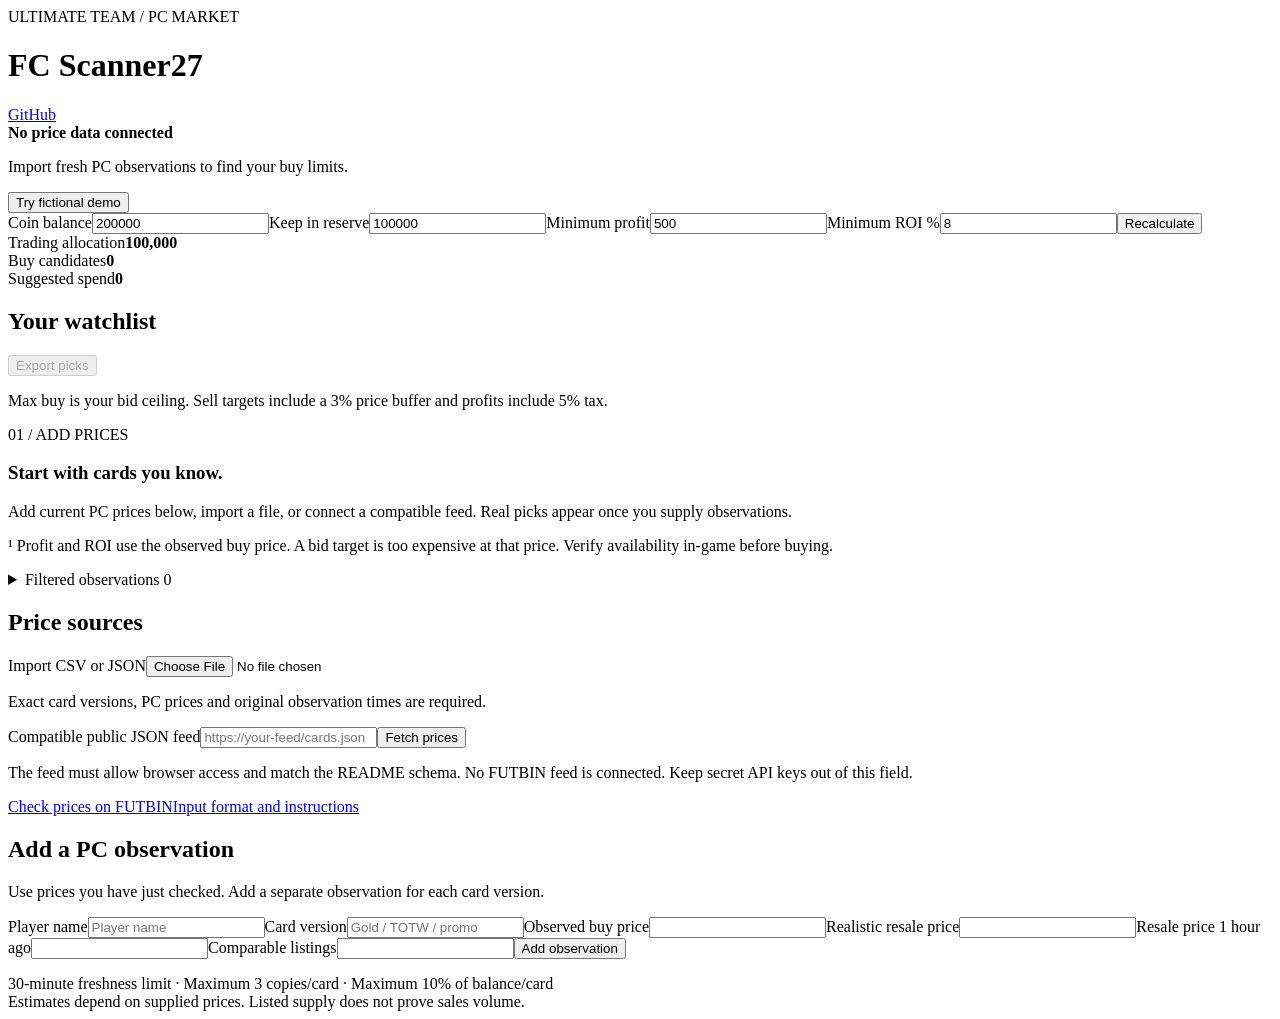
==== index.html @ cb95d442 "Add GitHub Pages trading app: index.html" ====
<!doctype html>
<html lang="en"><head><meta charset="utf-8"><meta name="viewport" content="width=device-width, initial-scale=1"><title>FC Scanner · PC trading</title><meta name="description" content="Calculate PC card trading targets, after-tax margins and position limits."><link rel="icon" href="data:image/svg+xml,%3Csvg xmlns='http://www.w3.org/2000/svg' viewBox='0 0 32 32'%3E%3Crect width='32' height='32' rx='7' fill='%230c141b'/%3E%3Cpath d='M7 23V9h18M7 16h13' stroke='%23b4f578' stroke-width='4' fill='none'/%3E%3C/svg%3E"><link rel="stylesheet" href="style.css"></head>
<body><main><header><div><span class="eyebrow">ULTIMATE TEAM / PC MARKET</span><h1>FC Scanner<span>27</span></h1></div><a href="https://github.com/wik60/fcscanner">GitHub</a></header>
<section class="connection"><div><strong id="mode">No price data connected</strong><p id="source">Import fresh PC observations to find your buy limits.</p></div><button id="demo" class="secondary">Try fictional demo</button></section>
<form id="settings" class="settings"><label>Coin balance<input id="budget" type="number" value="200000" min="0" step="1000" required></label><label>Keep in reserve<input id="reserve" type="number" value="100000" min="0" step="1000" required></label><label>Minimum profit<input id="minProfit" type="number" value="500" min="0" step="50" required></label><label>Minimum ROI %<input id="minRoi" type="number" value="8" min="0" step="1" required></label><button>Recalculate</button></form>
<div class="metrics"><article><span>Trading allocation</span><strong id="allocation">100,000</strong></article><article><span>Buy candidates</span><strong id="count">0</strong></article><article><span>Suggested spend</span><strong id="spend">0</strong></article></div>
<div class="workspace"><section class="results"><div class="section-head"><h2>Your watchlist</h2><button id="export" class="secondary" disabled>Export picks</button></div><p class="hint">Max buy is your bid ceiling. Sell targets include a 3% price buffer and profits include 5% tax.</p><div id="empty" class="empty"><span>01 / ADD PRICES</span><h3>Start with cards you know.</h3><p>Add current PC prices below, import a file, or connect a compatible feed. Real picks appear once you supply observations.</p></div><div class="table-wrap" id="tableWrap" hidden><table><thead><tr><th>Card</th><th>Action</th><th>Max buy</th><th>Sell target</th><th>Profit¹</th><th>ROI¹</th><th>Copies</th></tr></thead><tbody id="picks"></tbody></table></div><p class="hint">¹ Profit and ROI use the observed buy price. A bid target is too expensive at that price. Verify availability in-game before buying.</p><details id="filtered"><summary>Filtered observations <span id="filteredCount">0</span></summary><ul id="rejected"></ul></details></section>
<aside><h2>Price sources</h2><label class="file-button">Import CSV or JSON<input id="file" type="file" accept=".csv,.json,text/csv,application/json"></label><p class="hint">Exact card versions, PC prices and original observation times are required.</p><form id="feedForm"><label>Compatible public JSON feed<input id="feedUrl" type="url" placeholder="https://your-feed/cards.json" required></label><button class="secondary">Fetch prices</button></form><p class="hint">The feed must allow browser access and match the README schema. No FUTBIN feed is connected. Keep secret API keys out of this field.</p><a href="https://www.futbin.com/" target="_blank" rel="noopener noreferrer">Check prices on FUTBIN</a><a href="https://github.com/wik60/fcscanner#what-to-enter" target="_blank" rel="noopener noreferrer">Input format and instructions</a></aside></div>
<section class="manual"><div class="section-head"><div><h2>Add a PC observation</h2><p class="hint">Use prices you have just checked. Add a separate observation for each card version.</p></div></div><form id="cardForm"><label>Player name<input name="name" required placeholder="Player name"></label><label>Card version<input name="version" required placeholder="Gold / TOTW / promo"></label><label>Observed buy price<input name="buy_price" type="number" min="150" step="50" required></label><label>Realistic resale price<input name="market_price" type="number" min="150" step="50" required></label><label>Resale price 1 hour ago<input name="price_1h_ago" type="number" min="150" step="50" required></label><label>Comparable listings<input name="samples" type="number" min="3" step="1" required></label><button>Add observation</button></form></section>
<p id="message" role="status" aria-live="polite"></p><footer>30-minute freshness limit · Maximum 3 copies/card · Maximum 10% of balance/card<br>Estimates depend on supplied prices. Listed supply does not prove sales volume.</footer></main><script type="module" src="app.mjs"></script></body></html>
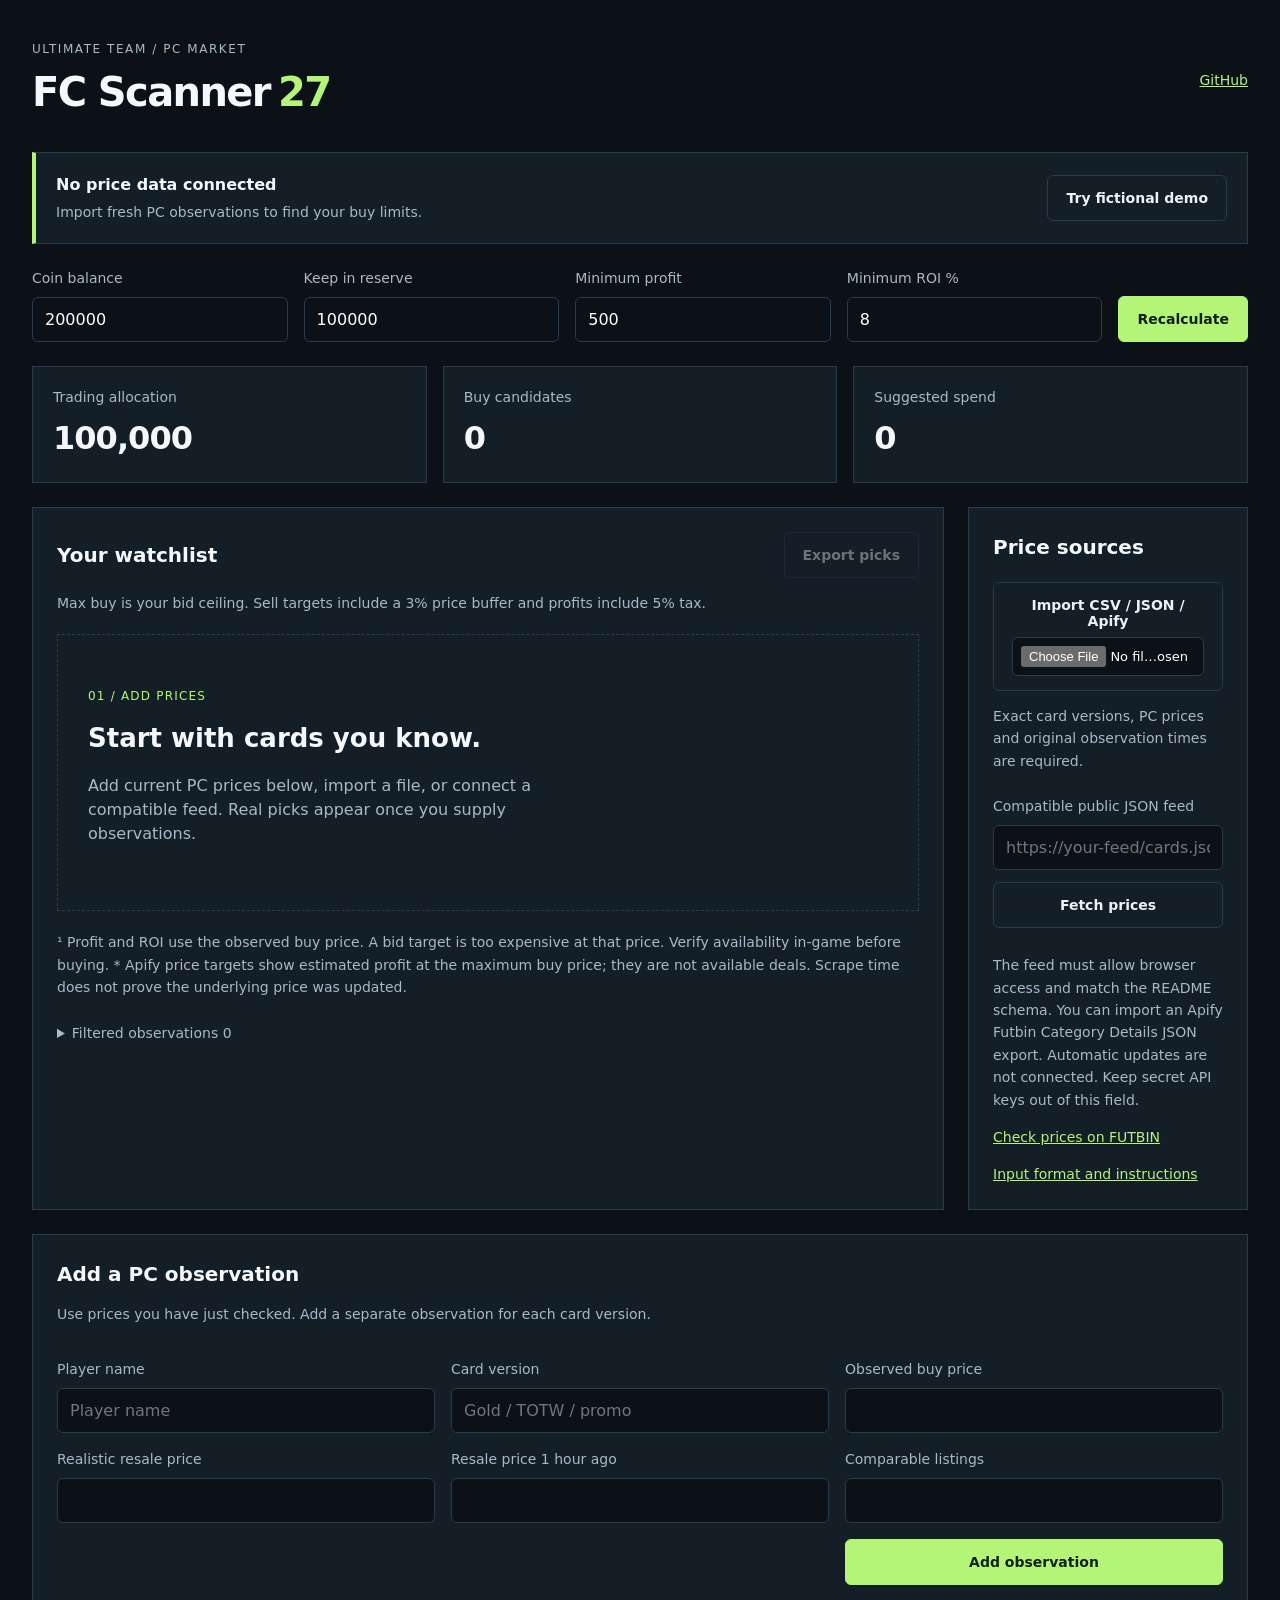
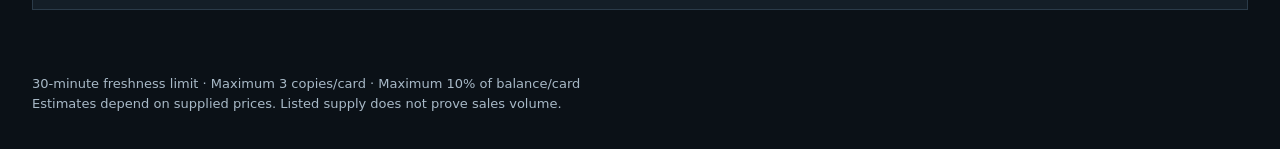
==== commit d6e39329: "Support Apify PC reference price import: index.html" ====
--- a/index.html
+++ b/index.html
@@ -4,7 +4,7 @@
 <section class="connection"><div><strong id="mode">No price data connected</strong><p id="source">Import fresh PC observations to find your buy limits.</p></div><button id="demo" class="secondary">Try fictional demo</button></section>
 <form id="settings" class="settings"><label>Coin balance<input id="budget" type="number" value="200000" min="0" step="1000" required></label><label>Keep in reserve<input id="reserve" type="number" value="100000" min="0" step="1000" required></label><label>Minimum profit<input id="minProfit" type="number" value="500" min="0" step="50" required></label><label>Minimum ROI %<input id="minRoi" type="number" value="8" min="0" step="1" required></label><button>Recalculate</button></form>
 <div class="metrics"><article><span>Trading allocation</span><strong id="allocation">100,000</strong></article><article><span>Buy candidates</span><strong id="count">0</strong></article><article><span>Suggested spend</span><strong id="spend">0</strong></article></div>
-<div class="workspace"><section class="results"><div class="section-head"><h2>Your watchlist</h2><button id="export" class="secondary" disabled>Export picks</button></div><p class="hint">Max buy is your bid ceiling. Sell targets include a 3% price buffer and profits include 5% tax.</p><div id="empty" class="empty"><span>01 / ADD PRICES</span><h3>Start with cards you know.</h3><p>Add current PC prices below, import a file, or connect a compatible feed. Real picks appear once you supply observations.</p></div><div class="table-wrap" id="tableWrap" hidden><table><thead><tr><th>Card</th><th>Action</th><th>Max buy</th><th>Sell target</th><th>Profit¹</th><th>ROI¹</th><th>Copies</th></tr></thead><tbody id="picks"></tbody></table></div><p class="hint">¹ Profit and ROI use the observed buy price. A bid target is too expensive at that price. Verify availability in-game before buying.</p><details id="filtered"><summary>Filtered observations <span id="filteredCount">0</span></summary><ul id="rejected"></ul></details></section>
-<aside><h2>Price sources</h2><label class="file-button">Import CSV or JSON<input id="file" type="file" accept=".csv,.json,text/csv,application/json"></label><p class="hint">Exact card versions, PC prices and original observation times are required.</p><form id="feedForm"><label>Compatible public JSON feed<input id="feedUrl" type="url" placeholder="https://your-feed/cards.json" required></label><button class="secondary">Fetch prices</button></form><p class="hint">The feed must allow browser access and match the README schema. No FUTBIN feed is connected. Keep secret API keys out of this field.</p><a href="https://www.futbin.com/" target="_blank" rel="noopener noreferrer">Check prices on FUTBIN</a><a href="https://github.com/wik60/fcscanner#what-to-enter" target="_blank" rel="noopener noreferrer">Input format and instructions</a></aside></div>
+<div class="workspace"><section class="results"><div class="section-head"><h2>Your watchlist</h2><button id="export" class="secondary" disabled>Export picks</button></div><p class="hint">Max buy is your bid ceiling. Sell targets include a 3% price buffer and profits include 5% tax.</p><div id="empty" class="empty"><span>01 / ADD PRICES</span><h3>Start with cards you know.</h3><p>Add current PC prices below, import a file, or connect a compatible feed. Real picks appear once you supply observations.</p></div><div class="table-wrap" id="tableWrap" hidden><table><thead><tr><th>Card</th><th>Action</th><th>Max buy</th><th>Sell target</th><th>Profit¹</th><th>ROI¹</th><th>Copies</th></tr></thead><tbody id="picks"></tbody></table></div><p class="hint">¹ Profit and ROI use the observed buy price. A bid target is too expensive at that price. Verify availability in-game before buying. * Apify price targets show estimated profit at the maximum buy price; they are not available deals. Scrape time does not prove the underlying price was updated.</p><details id="filtered"><summary>Filtered observations <span id="filteredCount">0</span></summary><ul id="rejected"></ul></details></section>
+<aside><h2>Price sources</h2><label class="file-button">Import CSV / JSON / Apify<input id="file" type="file" accept=".csv,.json,text/csv,application/json"></label><p class="hint">Exact card versions, PC prices and original observation times are required.</p><form id="feedForm"><label>Compatible public JSON feed<input id="feedUrl" type="url" placeholder="https://your-feed/cards.json" required></label><button class="secondary">Fetch prices</button></form><p class="hint">The feed must allow browser access and match the README schema. You can import an Apify Futbin Category Details JSON export. Automatic updates are not connected. Keep secret API keys out of this field.</p><a href="https://www.futbin.com/" target="_blank" rel="noopener noreferrer">Check prices on FUTBIN</a><a href="https://github.com/wik60/fcscanner#what-to-enter" target="_blank" rel="noopener noreferrer">Input format and instructions</a></aside></div>
 <section class="manual"><div class="section-head"><div><h2>Add a PC observation</h2><p class="hint">Use prices you have just checked. Add a separate observation for each card version.</p></div></div><form id="cardForm"><label>Player name<input name="name" required placeholder="Player name"></label><label>Card version<input name="version" required placeholder="Gold / TOTW / promo"></label><label>Observed buy price<input name="buy_price" type="number" min="150" step="50" required></label><label>Realistic resale price<input name="market_price" type="number" min="150" step="50" required></label><label>Resale price 1 hour ago<input name="price_1h_ago" type="number" min="150" step="50" required></label><label>Comparable listings<input name="samples" type="number" min="3" step="1" required></label><button>Add observation</button></form></section>
 <p id="message" role="status" aria-live="polite"></p><footer>30-minute freshness limit · Maximum 3 copies/card · Maximum 10% of balance/card<br>Estimates depend on supplied prices. Listed supply does not prove sales volume.</footer></main><script type="module" src="app.mjs"></script></body></html>
--- a/style.css
+++ b/style.css
@@ -0,0 +1 @@
+:root{color-scheme:dark;--bg:#0b1117;--panel:#141e27;--line:#2b3b49;--muted:#a8b9c7;--accent:#b4f578}*{box-sizing:border-box}body{margin:0;background:var(--bg);color:#f4f8fb;font:16px/1.5 system-ui,-apple-system,sans-serif}main{max-width:1400px;margin:auto;padding:36px 32px}header{display:flex;justify-content:space-between;align-items:center;margin-bottom:28px}.eyebrow{color:var(--muted);font-size:12px;letter-spacing:.13em}h1{font-size:40px;line-height:1.1;margin:10px 0;font-weight:750;letter-spacing:-.04em}h1 span{color:var(--accent);margin-left:8px}a{color:var(--accent);font-size:14px}h2{font-size:20px;margin:0}h3{font-size:26px;margin:12px 0}.connection{display:flex;justify-content:space-between;gap:20px;align-items:center;border:1px solid var(--line);border-left:4px solid var(--accent);padding:20px;background:var(--panel)}.connection p{margin:5px 0 0;color:var(--muted);font-size:14px}.settings{display:grid;grid-template-columns:repeat(4,1fr) auto;gap:16px;margin:24px 0;align-items:end}label{display:flex;flex-direction:column;gap:8px;color:var(--muted);font-size:14px}input{width:100%;background:var(--bg);border:1px solid var(--line);border-radius:6px;padding:12px;color:#fff;font:16px system-ui}input:focus{outline:2px solid var(--accent);outline-offset:2px}button,.file-button{font:600 14px system-ui;padding:14px 18px;border:1px solid var(--accent);background:var(--accent);color:#102016;border-radius:6px;cursor:pointer;min-height:46px}button:disabled{opacity:.4;cursor:default}.secondary,.file-button{background:transparent;color:#eaf2f8;border-color:var(--line)}button:hover:not(:disabled),.file-button:hover{filter:brightness(1.15)}button:focus-visible,a:focus-visible,summary:focus-visible{outline:2px solid var(--accent);outline-offset:4px}.metrics{display:grid;grid-template-columns:repeat(3,1fr);gap:16px;margin-bottom:24px}.metrics article{padding:20px;background:var(--panel);border:1px solid var(--line)}.metrics span{display:block;color:var(--muted);font-size:14px}.metrics strong{display:block;font-size:32px;letter-spacing:-.03em;margin-top:6px;font-variant-numeric:tabular-nums}.workspace{display:grid;grid-template-columns:minmax(0,1fr) 280px;gap:24px}.results,aside,.manual{padding:24px;border:1px solid var(--line);background:var(--panel)}.section-head{display:flex;justify-content:space-between;align-items:center;gap:12px}.hint{font-size:14px;color:var(--muted);line-height:1.6}.empty{padding:48px 30px;margin:20px 0;border:1px dashed var(--line);max-width:100%}.empty>span{font-size:12px;letter-spacing:.1em;color:var(--accent)}.empty p{color:var(--muted);max-width:500px}.file-button{margin:20px 0 12px;text-align:center;align-items:center}.file-button input{padding:8px;font-size:13px;max-width:100%}aside form{margin-top:24px}aside button{margin:12px 0;width:100%}aside a{display:block;margin-top:16px}.table-wrap{overflow:auto}table{width:100%;border-collapse:collapse;font-variant-numeric:tabular-nums;font-size:14px}th{text-align:left;color:var(--muted);font-weight:500}td,th{padding:16px 10px;border-bottom:1px solid var(--line);white-space:nowrap}td:first-child{min-width:155px;white-space:normal}td small{display:block;color:var(--muted)}.tag{display:inline-block;font-size:12px;border:1px solid #687950;padding:4px 8px;border-radius:4px;color:var(--accent)}.wait{color:#e7bf73;border-color:#725f3f}td:nth-child(3){color:var(--accent);font-weight:700}.manual{margin-top:24px}.manual form{display:grid;grid-template-columns:repeat(3,1fr);gap:16px;margin-top:20px}.manual button{grid-column:3;align-self:end}summary{cursor:pointer;color:var(--muted);font-size:14px;margin-top:24px}li{font-size:14px;margin:8px 0;color:var(--muted)}footer{margin-top:24px;color:var(--muted);font-size:13px}#message{color:var(--accent);min-height:24px}.error{color:#ffacac!important}[hidden]{display:none!important}@media(max-width:1000px){.settings{grid-template-columns:repeat(2,1fr)}.settings button{grid-column:span 2}.workspace{grid-template-columns:1fr}.manual form{grid-template-columns:repeat(2,1fr)}.manual button{grid-column:span 2}}@media(max-width:550px){main{padding:24px 16px}h1{font-size:34px}.connection{align-items:flex-start;flex-direction:column}.metrics{gap:8px}.metrics article{padding:12px}.metrics strong{font-size:24px}.metrics span{font-size:12px}.results,aside,.manual{padding:18px}.empty{padding:28px 18px}.manual form{grid-template-columns:1fr}.manual button{grid-column:1}.settings{gap:12px}.section-head{flex-wrap:wrap}}
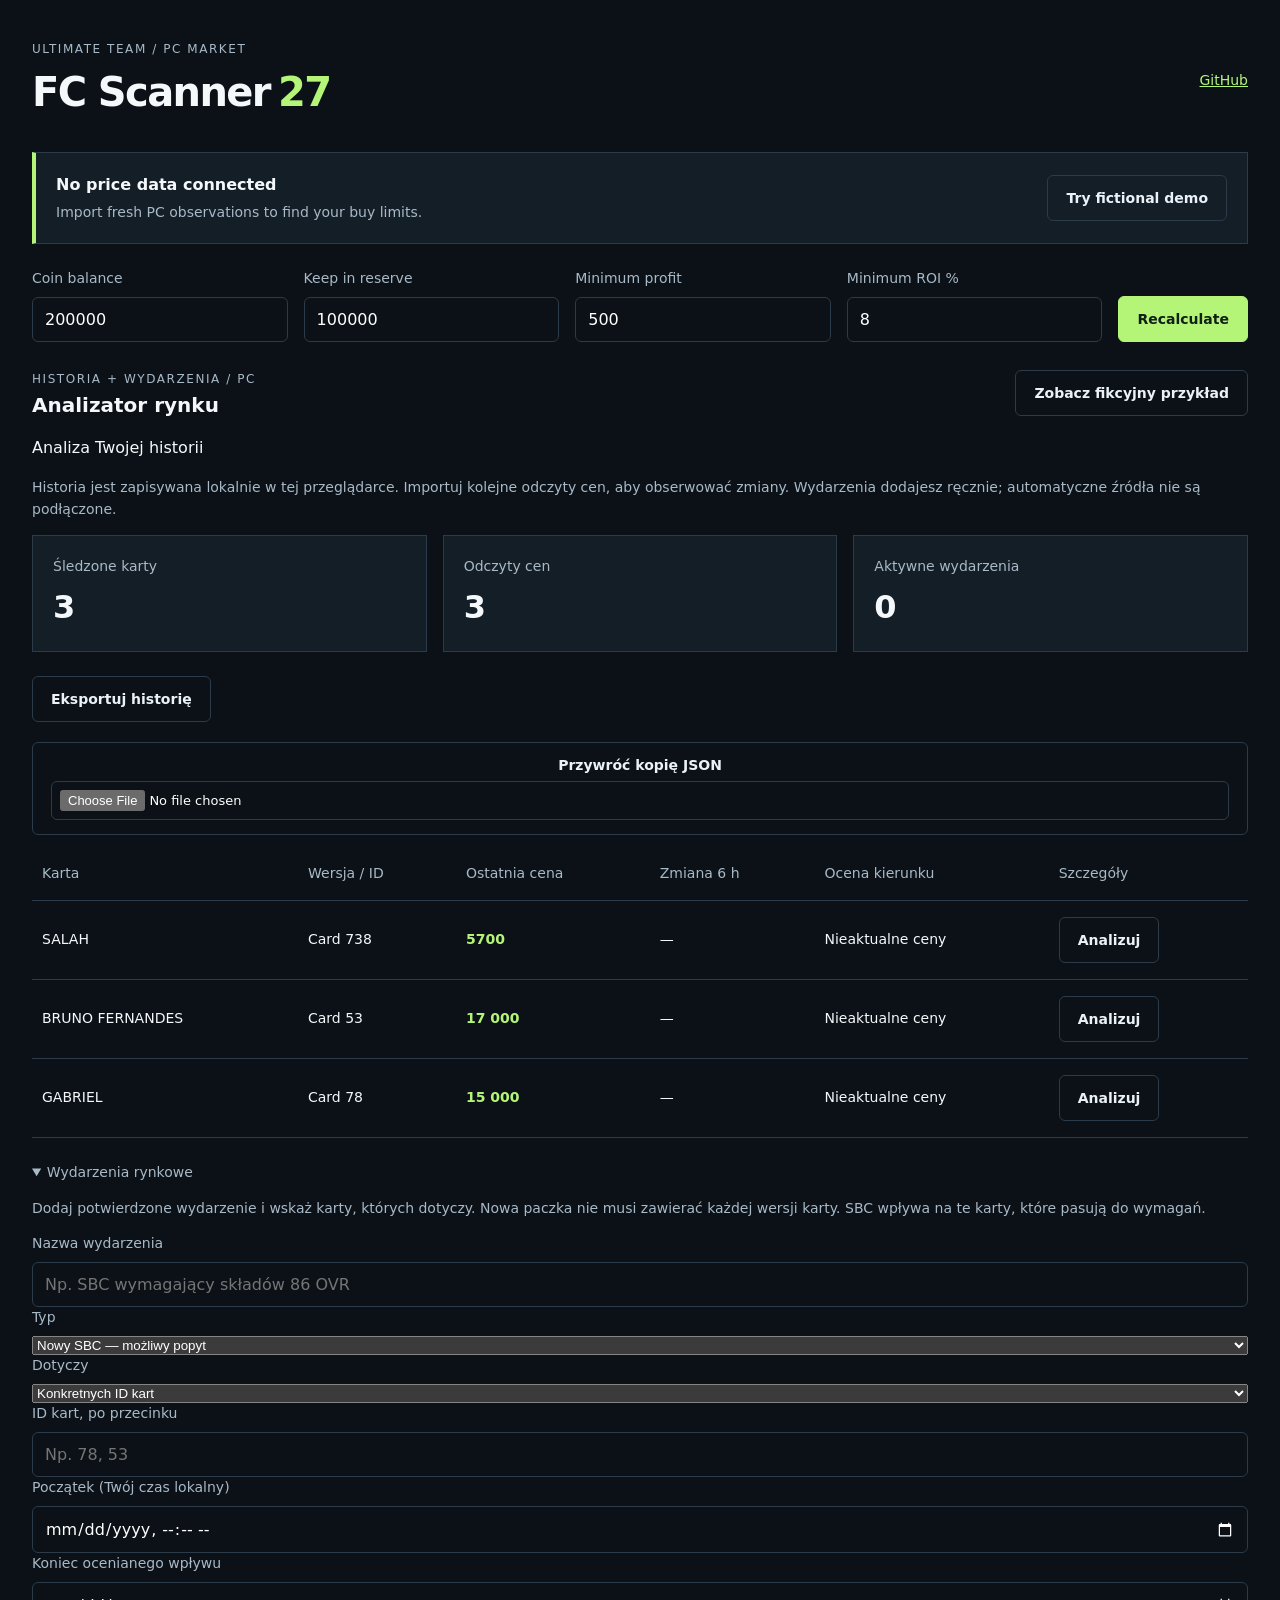
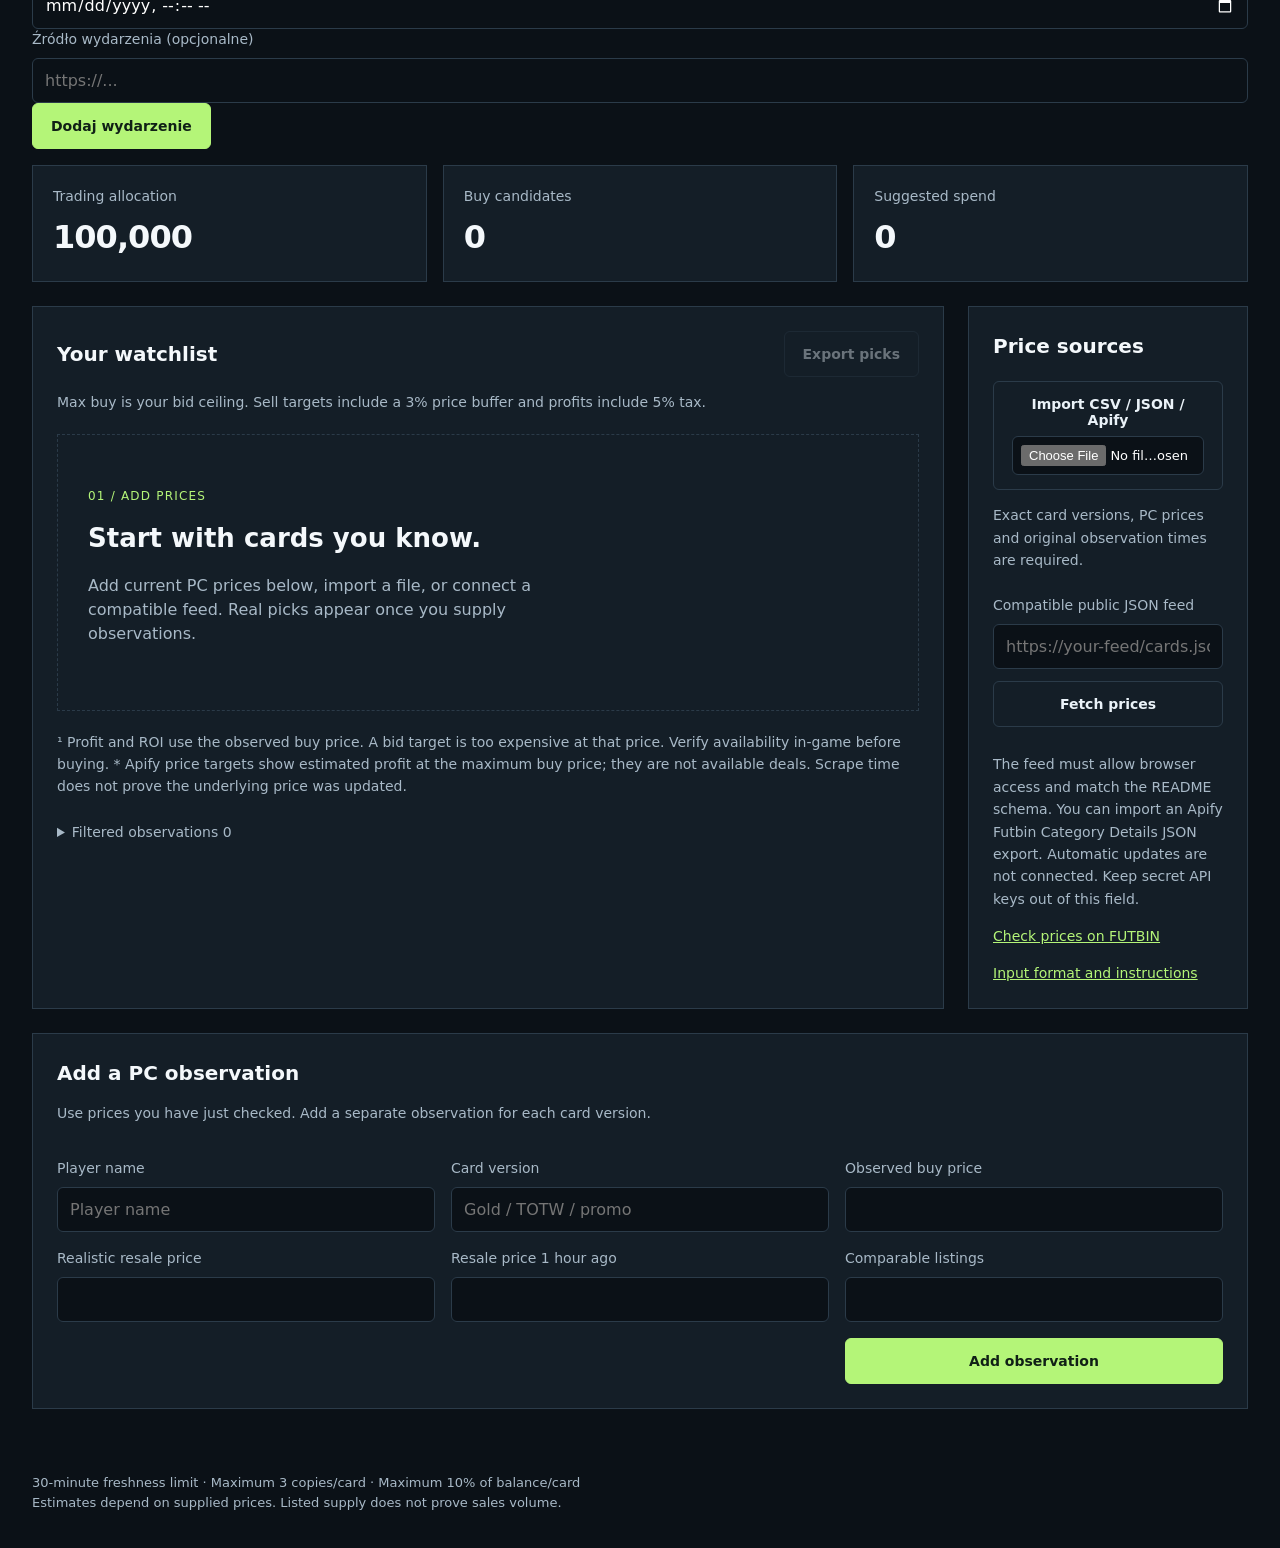
==== commit 6421c832: "Add price history and market event analysis: index.html" ====
--- a/index.html
+++ b/index.html
@@ -3,8 +3,21 @@
 <body><main><header><div><span class="eyebrow">ULTIMATE TEAM / PC MARKET</span><h1>FC Scanner<span>27</span></h1></div><a href="https://github.com/wik60/fcscanner">GitHub</a></header>
 <section class="connection"><div><strong id="mode">No price data connected</strong><p id="source">Import fresh PC observations to find your buy limits.</p></div><button id="demo" class="secondary">Try fictional demo</button></section>
 <form id="settings" class="settings"><label>Coin balance<input id="budget" type="number" value="200000" min="0" step="1000" required></label><label>Keep in reserve<input id="reserve" type="number" value="100000" min="0" step="1000" required></label><label>Minimum profit<input id="minProfit" type="number" value="500" min="0" step="50" required></label><label>Minimum ROI %<input id="minRoi" type="number" value="8" min="0" step="1" required></label><button>Recalculate</button></form>
+<section class="market-panel">
+<div class="section-head"><div><span class="eyebrow">HISTORIA + WYDARZENIA / PC</span><h2>Analizator rynku</h2></div><button id="analysisDemo" class="secondary">Zobacz fikcyjny przykład</button></div>
+<p id="analysisMode">Analiza Twojej historii</p><p class="hint">Historia jest zapisywana lokalnie w tej przeglądarce. Importuj kolejne odczyty cen, aby obserwować zmiany. Wydarzenia dodajesz ręcznie; automatyczne źródła nie są podłączone.</p>
+<div class="metrics"><article><span>Śledzone karty</span><strong id="historyCount">0</strong></article><article><span>Odczyty cen</span><strong id="pointCount">0</strong></article><article><span>Aktywne wydarzenia</span><strong id="eventCount">0</strong></article></div>
+<div class="backup-controls"><button id="backup" class="secondary">Eksportuj historię</button><label class="file-button">Przywróć kopię JSON<input id="restore" type="file" accept=".json,application/json"></label></div>
+<p id="analysisEmpty" class="hint">Brak historii. Wczytaj odczyty przez Import CSV / JSON / Apify.</p>
+<div id="analysisTable" class="table-wrap" hidden><table><thead><tr><th>Karta</th><th>Wersja / ID</th><th>Ostatnia cena</th><th>Zmiana 6 h</th><th>Ocena kierunku</th><th>Szczegóły</th></tr></thead><tbody id="analysisRows"></tbody></table></div>
+<section id="analysisDetail" class="analysis-detail" hidden><div class="section-head"><h3 id="selectedName"></h3><label>Rodzaj karty<select id="category"><option value="unknown">Nieokreślony</option><option value="fodder">Do SBC (fodder)</option><option value="playable">Do grania</option></select></label></div>
+<div class="signal-grid"><article><span>Kierunek</span><strong id="direction"></strong></article><article><span>Jakość oceny</span><strong id="confidence"></strong></article><article><span>Horyzont reguły</span><strong id="horizon"></strong></article></div>
+<canvas id="priceChart" role="img" aria-label="Wykres historycznych cen wybranej karty"></canvas><p id="chartCaption" class="hint"></p><p id="decision"></p><div class="reason-grid"><div><h4>Uzasadnienie</h4><ul id="reasons"></ul></div><div><h4>Niepewność</h4><ul id="risks"></ul></div></div></section>
+<details class="event-editor" open><summary>Wydarzenia rynkowe</summary><p class="hint">Dodaj potwierdzone wydarzenie i wskaż karty, których dotyczy. Nowa paczka nie musi zawierać każdej wersji karty. SBC wpływa na te karty, które pasują do wymagań.</p>
+<form id="eventForm"><label>Nazwa wydarzenia<input name="title" required maxlength="150" placeholder="Np. SBC wymagający składów 86 OVR"></label><label>Typ<select name="type"><option value="sbc">Nowy SBC — możliwy popyt</option><option value="evo">Ewolucja — możliwy popyt</option><option value="packs">Nowe paczki — możliwa podaż</option><option value="rewards">Nagrody — możliwa podaż</option><option value="promo">Promocja / nowe alternatywne karty</option></select></label><label>Dotyczy<select name="scope"><option value="ids">Konkretnych ID kart</option><option value="fodder">Kart oznaczonych jako do SBC</option><option value="playable">Kart oznaczonych jako do grania</option><option value="all">Całej listy — niepotwierdzony wpływ</option></select></label><label>ID kart, po przecinku<input name="ids" placeholder="Np. 78, 53"></label><label>Początek (Twój czas lokalny)<input name="start" type="datetime-local" required></label><label>Koniec ocenianego wpływu<input name="end" type="datetime-local" required></label><label>Źródło wydarzenia (opcjonalne)<input name="url" type="url" placeholder="https://..."></label><button>Dodaj wydarzenie</button></form><ul id="eventsList"></ul></details>
+<p id="marketMessage" role="status" aria-live="polite"></p></section>
 <div class="metrics"><article><span>Trading allocation</span><strong id="allocation">100,000</strong></article><article><span>Buy candidates</span><strong id="count">0</strong></article><article><span>Suggested spend</span><strong id="spend">0</strong></article></div>
 <div class="workspace"><section class="results"><div class="section-head"><h2>Your watchlist</h2><button id="export" class="secondary" disabled>Export picks</button></div><p class="hint">Max buy is your bid ceiling. Sell targets include a 3% price buffer and profits include 5% tax.</p><div id="empty" class="empty"><span>01 / ADD PRICES</span><h3>Start with cards you know.</h3><p>Add current PC prices below, import a file, or connect a compatible feed. Real picks appear once you supply observations.</p></div><div class="table-wrap" id="tableWrap" hidden><table><thead><tr><th>Card</th><th>Action</th><th>Max buy</th><th>Sell target</th><th>Profit¹</th><th>ROI¹</th><th>Copies</th></tr></thead><tbody id="picks"></tbody></table></div><p class="hint">¹ Profit and ROI use the observed buy price. A bid target is too expensive at that price. Verify availability in-game before buying. * Apify price targets show estimated profit at the maximum buy price; they are not available deals. Scrape time does not prove the underlying price was updated.</p><details id="filtered"><summary>Filtered observations <span id="filteredCount">0</span></summary><ul id="rejected"></ul></details></section>
 <aside><h2>Price sources</h2><label class="file-button">Import CSV / JSON / Apify<input id="file" type="file" accept=".csv,.json,text/csv,application/json"></label><p class="hint">Exact card versions, PC prices and original observation times are required.</p><form id="feedForm"><label>Compatible public JSON feed<input id="feedUrl" type="url" placeholder="https://your-feed/cards.json" required></label><button class="secondary">Fetch prices</button></form><p class="hint">The feed must allow browser access and match the README schema. You can import an Apify Futbin Category Details JSON export. Automatic updates are not connected. Keep secret API keys out of this field.</p><a href="https://www.futbin.com/" target="_blank" rel="noopener noreferrer">Check prices on FUTBIN</a><a href="https://github.com/wik60/fcscanner#what-to-enter" target="_blank" rel="noopener noreferrer">Input format and instructions</a></aside></div>
 <section class="manual"><div class="section-head"><div><h2>Add a PC observation</h2><p class="hint">Use prices you have just checked. Add a separate observation for each card version.</p></div></div><form id="cardForm"><label>Player name<input name="name" required placeholder="Player name"></label><label>Card version<input name="version" required placeholder="Gold / TOTW / promo"></label><label>Observed buy price<input name="buy_price" type="number" min="150" step="50" required></label><label>Realistic resale price<input name="market_price" type="number" min="150" step="50" required></label><label>Resale price 1 hour ago<input name="price_1h_ago" type="number" min="150" step="50" required></label><label>Comparable listings<input name="samples" type="number" min="3" step="1" required></label><button>Add observation</button></form></section>
-<p id="message" role="status" aria-live="polite"></p><footer>30-minute freshness limit · Maximum 3 copies/card · Maximum 10% of balance/card<br>Estimates depend on supplied prices. Listed supply does not prove sales volume.</footer></main><script type="module" src="app.mjs"></script></body></html>
+<p id="message" role="status" aria-live="polite"></p><footer>30-minute freshness limit · Maximum 3 copies/card · Maximum 10% of balance/card<br>Estimates depend on supplied prices. Listed supply does not prove sales volume.</footer></main><script type="module" src="market-ui.mjs"></script><script type="module" src="app.mjs"></script></body></html>
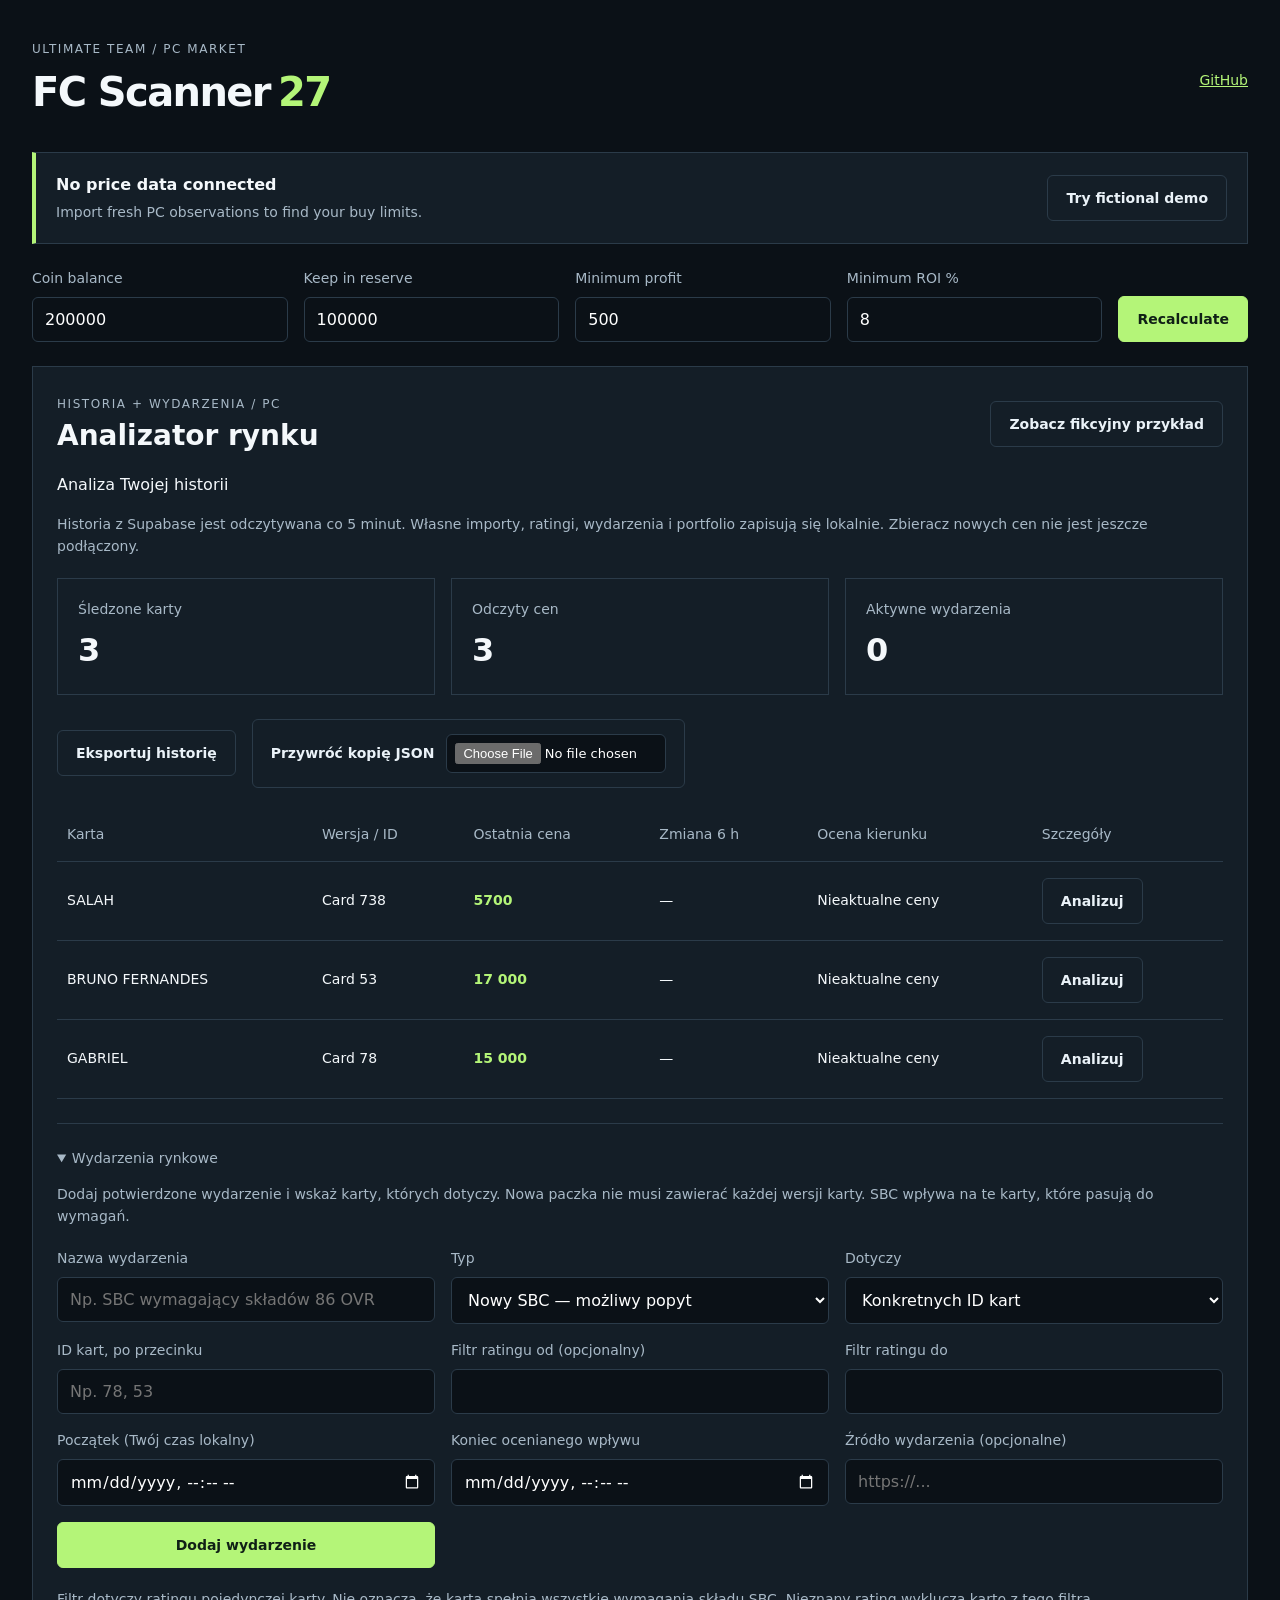
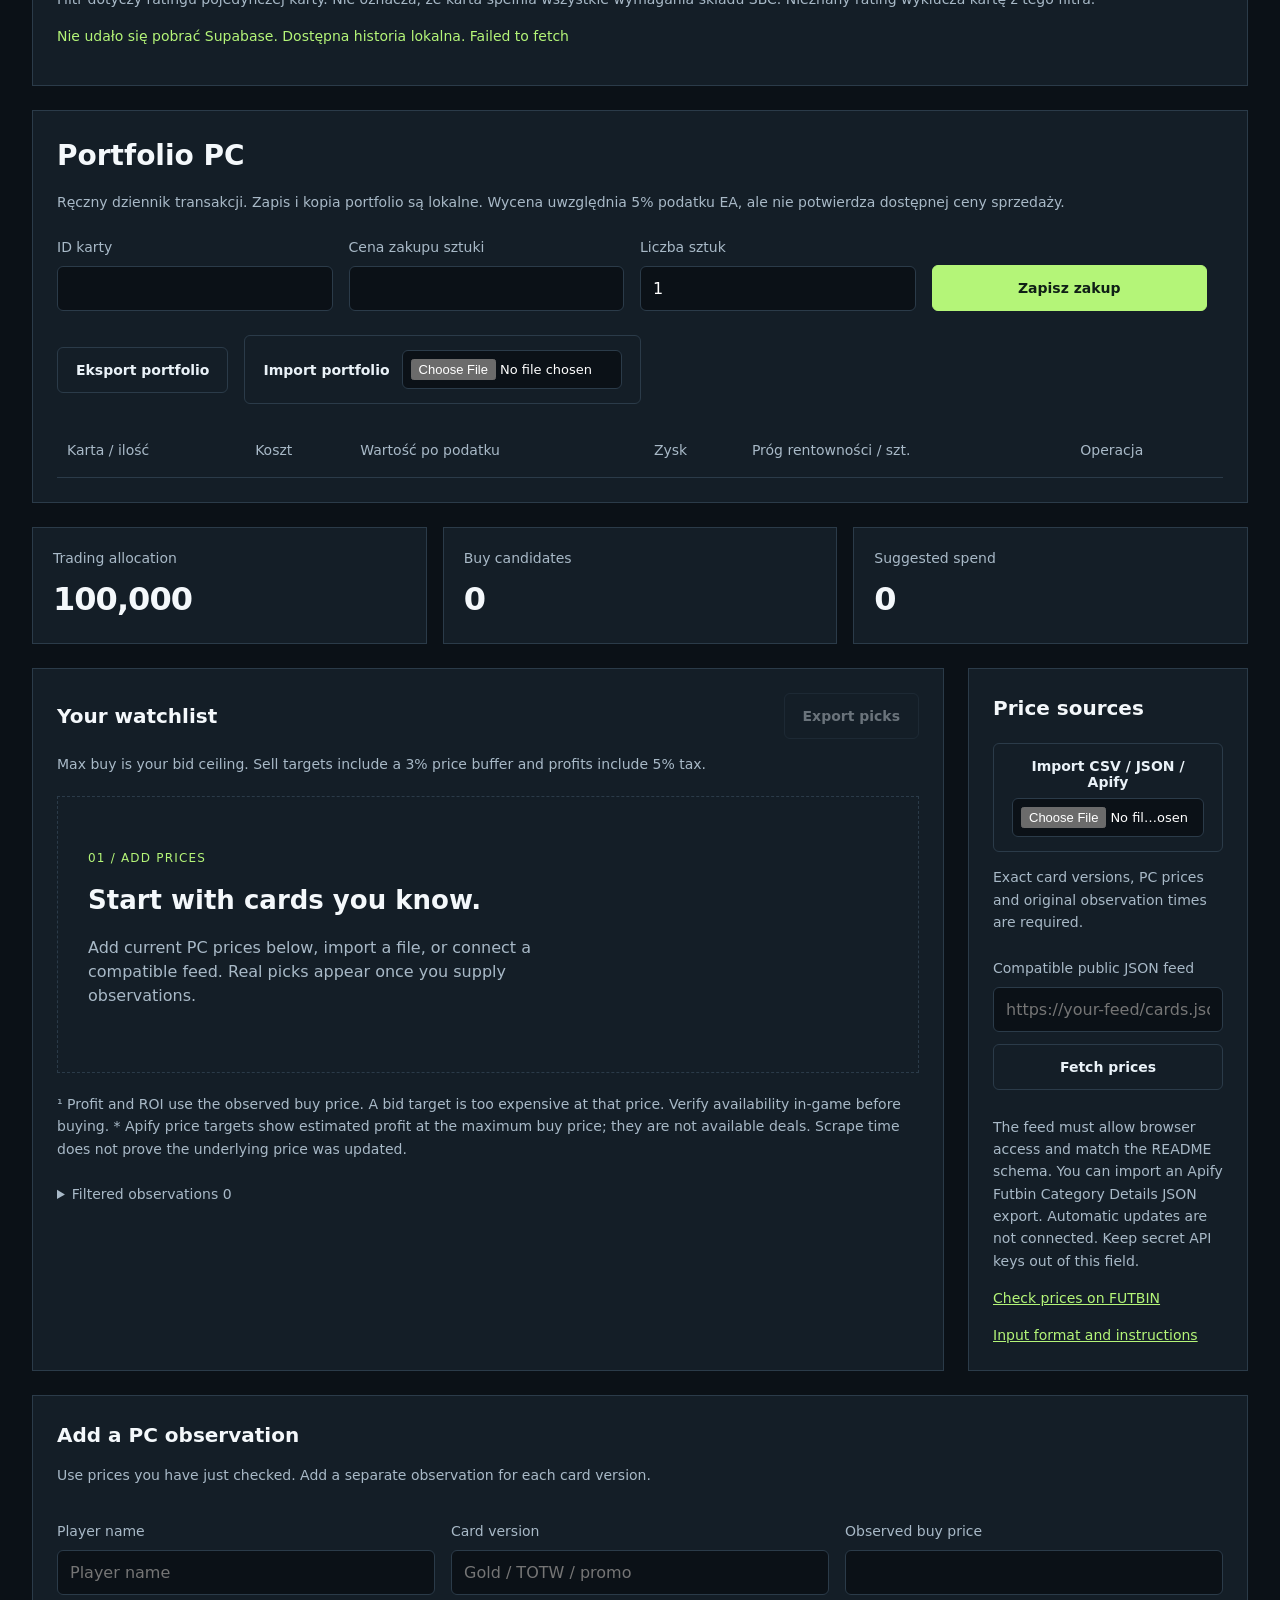
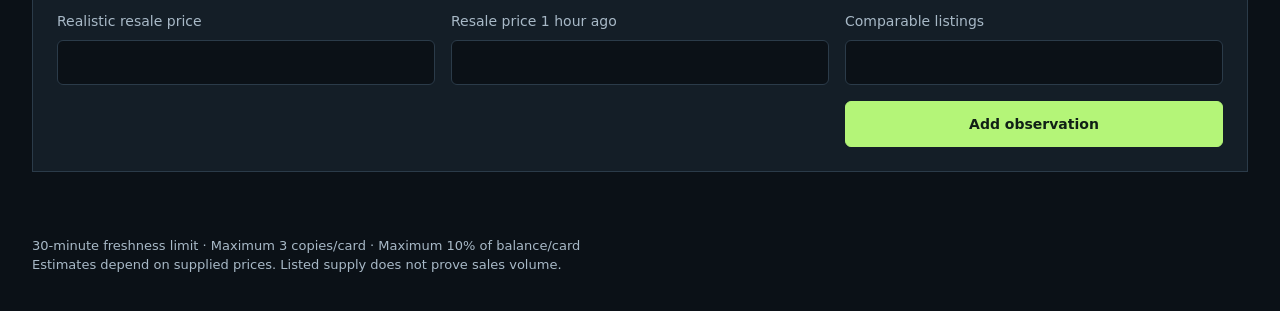
==== commit 0aac6c6b: "Add trends, local portfolio and SBC rating filters" ====
--- a/index.html
+++ b/index.html
@@ -5,18 +5,18 @@
 <form id="settings" class="settings"><label>Coin balance<input id="budget" type="number" value="200000" min="0" step="1000" required></label><label>Keep in reserve<input id="reserve" type="number" value="100000" min="0" step="1000" required></label><label>Minimum profit<input id="minProfit" type="number" value="500" min="0" step="50" required></label><label>Minimum ROI %<input id="minRoi" type="number" value="8" min="0" step="1" required></label><button>Recalculate</button></form>
 <section class="market-panel">
 <div class="section-head"><div><span class="eyebrow">HISTORIA + WYDARZENIA / PC</span><h2>Analizator rynku</h2></div><button id="analysisDemo" class="secondary">Zobacz fikcyjny przykład</button></div>
-<p id="analysisMode">Analiza Twojej historii</p><p class="hint">Historia jest zapisywana lokalnie w tej przeglądarce. Importuj kolejne odczyty cen, aby obserwować zmiany. Wydarzenia dodajesz ręcznie; automatyczne źródła nie są podłączone.</p>
+<p id="analysisMode">Analiza Twojej historii</p><p class="hint">Historia z Supabase jest odczytywana co 5 minut. Własne importy, ratingi, wydarzenia i portfolio zapisują się lokalnie. Zbieracz nowych cen nie jest jeszcze podłączony.</p>
 <div class="metrics"><article><span>Śledzone karty</span><strong id="historyCount">0</strong></article><article><span>Odczyty cen</span><strong id="pointCount">0</strong></article><article><span>Aktywne wydarzenia</span><strong id="eventCount">0</strong></article></div>
 <div class="backup-controls"><button id="backup" class="secondary">Eksportuj historię</button><label class="file-button">Przywróć kopię JSON<input id="restore" type="file" accept=".json,application/json"></label></div>
 <p id="analysisEmpty" class="hint">Brak historii. Wczytaj odczyty przez Import CSV / JSON / Apify.</p>
 <div id="analysisTable" class="table-wrap" hidden><table><thead><tr><th>Karta</th><th>Wersja / ID</th><th>Ostatnia cena</th><th>Zmiana 6 h</th><th>Ocena kierunku</th><th>Szczegóły</th></tr></thead><tbody id="analysisRows"></tbody></table></div>
-<section id="analysisDetail" class="analysis-detail" hidden><div class="section-head"><h3 id="selectedName"></h3><label>Rodzaj karty<select id="category"><option value="unknown">Nieokreślony</option><option value="fodder">Do SBC (fodder)</option><option value="playable">Do grania</option></select></label></div>
+<section id="analysisDetail" class="analysis-detail" hidden><div class="section-head"><h3 id="selectedName"></h3><label>Rating karty (zweryfikowany)<input id="cardRating" type="number" min="1" max="99" placeholder="Nieznany"></label><label>Rodzaj karty<select id="category"><option value="unknown">Nieokreślony</option><option value="fodder">Do SBC (fodder)</option><option value="playable">Do grania</option></select></label></div>
 <div class="signal-grid"><article><span>Kierunek</span><strong id="direction"></strong></article><article><span>Jakość oceny</span><strong id="confidence"></strong></article><article><span>Horyzont reguły</span><strong id="horizon"></strong></article></div>
 <canvas id="priceChart" role="img" aria-label="Wykres historycznych cen wybranej karty"></canvas><p id="chartCaption" class="hint"></p><p id="decision"></p><div class="reason-grid"><div><h4>Uzasadnienie</h4><ul id="reasons"></ul></div><div><h4>Niepewność</h4><ul id="risks"></ul></div></div></section>
 <details class="event-editor" open><summary>Wydarzenia rynkowe</summary><p class="hint">Dodaj potwierdzone wydarzenie i wskaż karty, których dotyczy. Nowa paczka nie musi zawierać każdej wersji karty. SBC wpływa na te karty, które pasują do wymagań.</p>
-<form id="eventForm"><label>Nazwa wydarzenia<input name="title" required maxlength="150" placeholder="Np. SBC wymagający składów 86 OVR"></label><label>Typ<select name="type"><option value="sbc">Nowy SBC — możliwy popyt</option><option value="evo">Ewolucja — możliwy popyt</option><option value="packs">Nowe paczki — możliwa podaż</option><option value="rewards">Nagrody — możliwa podaż</option><option value="promo">Promocja / nowe alternatywne karty</option></select></label><label>Dotyczy<select name="scope"><option value="ids">Konkretnych ID kart</option><option value="fodder">Kart oznaczonych jako do SBC</option><option value="playable">Kart oznaczonych jako do grania</option><option value="all">Całej listy — niepotwierdzony wpływ</option></select></label><label>ID kart, po przecinku<input name="ids" placeholder="Np. 78, 53"></label><label>Początek (Twój czas lokalny)<input name="start" type="datetime-local" required></label><label>Koniec ocenianego wpływu<input name="end" type="datetime-local" required></label><label>Źródło wydarzenia (opcjonalne)<input name="url" type="url" placeholder="https://..."></label><button>Dodaj wydarzenie</button></form><ul id="eventsList"></ul></details>
+<form id="eventForm"><label>Nazwa wydarzenia<input name="title" required maxlength="150" placeholder="Np. SBC wymagający składów 86 OVR"></label><label>Typ<select name="type"><option value="sbc">Nowy SBC — możliwy popyt</option><option value="evo">Ewolucja — możliwy popyt</option><option value="packs">Nowe paczki — możliwa podaż</option><option value="rewards">Nagrody — możliwa podaż</option><option value="promo">Promocja / nowe alternatywne karty</option></select></label><label>Dotyczy<select name="scope"><option value="ids">Konkretnych ID kart</option><option value="fodder">Kart oznaczonych jako do SBC</option><option value="playable">Kart oznaczonych jako do grania</option><option value="all">Całej listy — niepotwierdzony wpływ</option></select></label><label>ID kart, po przecinku<input name="ids" placeholder="Np. 78, 53"></label><label>Filtr ratingu od (opcjonalny)<input name="minRating" type="number" min="1" max="99"></label><label>Filtr ratingu do<input name="maxRating" type="number" min="1" max="99"></label><label>Początek (Twój czas lokalny)<input name="start" type="datetime-local" required></label><label>Koniec ocenianego wpływu<input name="end" type="datetime-local" required></label><label>Źródło wydarzenia (opcjonalne)<input name="url" type="url" placeholder="https://..."></label><button>Dodaj wydarzenie</button></form><p class="hint">Filtr dotyczy ratingu pojedynczej karty. Nie oznacza, że karta spełnia wszystkie wymagania składu SBC. Nieznany rating wyklucza kartę z tego filtra.</p><ul id="eventsList"></ul></details>
 <p id="marketMessage" role="status" aria-live="polite"></p></section>
-<div class="metrics"><article><span>Trading allocation</span><strong id="allocation">100,000</strong></article><article><span>Buy candidates</span><strong id="count">0</strong></article><article><span>Suggested spend</span><strong id="spend">0</strong></article></div>
+<section class="market-panel"><h2>Portfolio PC</h2><p class="hint">Ręczny dziennik transakcji. Zapis i kopia portfolio są lokalne. Wycena uwzględnia 5% podatku EA, ale nie potwierdza dostępnej ceny sprzedaży.</p><form id="portfolioForm" class="settings"><label>ID karty<input name="id" required></label><label>Cena zakupu sztuki<input name="buy" type="number" min="150" step="1" required></label><label>Liczba sztuk<input name="quantity" type="number" min="1" max="100" value="1" required></label><button>Zapisz zakup</button></form><p id="portfolioMessage" role="status"></p><div class="backup-controls"><button id="portfolioExport" class="secondary">Eksport portfolio</button><label class="file-button">Import portfolio<input id="portfolioImport" type="file" accept=".json"></label></div><div class="table-wrap"><table><thead><tr><th>Karta / ilość</th><th>Koszt</th><th>Wartość po podatku</th><th>Zysk</th><th>Próg rentowności / szt.</th><th>Operacja</th></tr></thead><tbody id="portfolioRows"></tbody></table></div></section><div class="metrics"><article><span>Trading allocation</span><strong id="allocation">100,000</strong></article><article><span>Buy candidates</span><strong id="count">0</strong></article><article><span>Suggested spend</span><strong id="spend">0</strong></article></div>
 <div class="workspace"><section class="results"><div class="section-head"><h2>Your watchlist</h2><button id="export" class="secondary" disabled>Export picks</button></div><p class="hint">Max buy is your bid ceiling. Sell targets include a 3% price buffer and profits include 5% tax.</p><div id="empty" class="empty"><span>01 / ADD PRICES</span><h3>Start with cards you know.</h3><p>Add current PC prices below, import a file, or connect a compatible feed. Real picks appear once you supply observations.</p></div><div class="table-wrap" id="tableWrap" hidden><table><thead><tr><th>Card</th><th>Action</th><th>Max buy</th><th>Sell target</th><th>Profit¹</th><th>ROI¹</th><th>Copies</th></tr></thead><tbody id="picks"></tbody></table></div><p class="hint">¹ Profit and ROI use the observed buy price. A bid target is too expensive at that price. Verify availability in-game before buying. * Apify price targets show estimated profit at the maximum buy price; they are not available deals. Scrape time does not prove the underlying price was updated.</p><details id="filtered"><summary>Filtered observations <span id="filteredCount">0</span></summary><ul id="rejected"></ul></details></section>
 <aside><h2>Price sources</h2><label class="file-button">Import CSV / JSON / Apify<input id="file" type="file" accept=".csv,.json,text/csv,application/json"></label><p class="hint">Exact card versions, PC prices and original observation times are required.</p><form id="feedForm"><label>Compatible public JSON feed<input id="feedUrl" type="url" placeholder="https://your-feed/cards.json" required></label><button class="secondary">Fetch prices</button></form><p class="hint">The feed must allow browser access and match the README schema. You can import an Apify Futbin Category Details JSON export. Automatic updates are not connected. Keep secret API keys out of this field.</p><a href="https://www.futbin.com/" target="_blank" rel="noopener noreferrer">Check prices on FUTBIN</a><a href="https://github.com/wik60/fcscanner#what-to-enter" target="_blank" rel="noopener noreferrer">Input format and instructions</a></aside></div>
 <section class="manual"><div class="section-head"><div><h2>Add a PC observation</h2><p class="hint">Use prices you have just checked. Add a separate observation for each card version.</p></div></div><form id="cardForm"><label>Player name<input name="name" required placeholder="Player name"></label><label>Card version<input name="version" required placeholder="Gold / TOTW / promo"></label><label>Observed buy price<input name="buy_price" type="number" min="150" step="50" required></label><label>Realistic resale price<input name="market_price" type="number" min="150" step="50" required></label><label>Resale price 1 hour ago<input name="price_1h_ago" type="number" min="150" step="50" required></label><label>Comparable listings<input name="samples" type="number" min="3" step="1" required></label><button>Add observation</button></form></section>
--- a/style.css
+++ b/style.css
@@ -1 +1,3 @@
 :root{color-scheme:dark;--bg:#0b1117;--panel:#141e27;--line:#2b3b49;--muted:#a8b9c7;--accent:#b4f578}*{box-sizing:border-box}body{margin:0;background:var(--bg);color:#f4f8fb;font:16px/1.5 system-ui,-apple-system,sans-serif}main{max-width:1400px;margin:auto;padding:36px 32px}header{display:flex;justify-content:space-between;align-items:center;margin-bottom:28px}.eyebrow{color:var(--muted);font-size:12px;letter-spacing:.13em}h1{font-size:40px;line-height:1.1;margin:10px 0;font-weight:750;letter-spacing:-.04em}h1 span{color:var(--accent);margin-left:8px}a{color:var(--accent);font-size:14px}h2{font-size:20px;margin:0}h3{font-size:26px;margin:12px 0}.connection{display:flex;justify-content:space-between;gap:20px;align-items:center;border:1px solid var(--line);border-left:4px solid var(--accent);padding:20px;background:var(--panel)}.connection p{margin:5px 0 0;color:var(--muted);font-size:14px}.settings{display:grid;grid-template-columns:repeat(4,1fr) auto;gap:16px;margin:24px 0;align-items:end}label{display:flex;flex-direction:column;gap:8px;color:var(--muted);font-size:14px}input{width:100%;background:var(--bg);border:1px solid var(--line);border-radius:6px;padding:12px;color:#fff;font:16px system-ui}input:focus{outline:2px solid var(--accent);outline-offset:2px}button,.file-button{font:600 14px system-ui;padding:14px 18px;border:1px solid var(--accent);background:var(--accent);color:#102016;border-radius:6px;cursor:pointer;min-height:46px}button:disabled{opacity:.4;cursor:default}.secondary,.file-button{background:transparent;color:#eaf2f8;border-color:var(--line)}button:hover:not(:disabled),.file-button:hover{filter:brightness(1.15)}button:focus-visible,a:focus-visible,summary:focus-visible{outline:2px solid var(--accent);outline-offset:4px}.metrics{display:grid;grid-template-columns:repeat(3,1fr);gap:16px;margin-bottom:24px}.metrics article{padding:20px;background:var(--panel);border:1px solid var(--line)}.metrics span{display:block;color:var(--muted);font-size:14px}.metrics strong{display:block;font-size:32px;letter-spacing:-.03em;margin-top:6px;font-variant-numeric:tabular-nums}.workspace{display:grid;grid-template-columns:minmax(0,1fr) 280px;gap:24px}.results,aside,.manual{padding:24px;border:1px solid var(--line);background:var(--panel)}.section-head{display:flex;justify-content:space-between;align-items:center;gap:12px}.hint{font-size:14px;color:var(--muted);line-height:1.6}.empty{padding:48px 30px;margin:20px 0;border:1px dashed var(--line);max-width:100%}.empty>span{font-size:12px;letter-spacing:.1em;color:var(--accent)}.empty p{color:var(--muted);max-width:500px}.file-button{margin:20px 0 12px;text-align:center;align-items:center}.file-button input{padding:8px;font-size:13px;max-width:100%}aside form{margin-top:24px}aside button{margin:12px 0;width:100%}aside a{display:block;margin-top:16px}.table-wrap{overflow:auto}table{width:100%;border-collapse:collapse;font-variant-numeric:tabular-nums;font-size:14px}th{text-align:left;color:var(--muted);font-weight:500}td,th{padding:16px 10px;border-bottom:1px solid var(--line);white-space:nowrap}td:first-child{min-width:155px;white-space:normal}td small{display:block;color:var(--muted)}.tag{display:inline-block;font-size:12px;border:1px solid #687950;padding:4px 8px;border-radius:4px;color:var(--accent)}.wait{color:#e7bf73;border-color:#725f3f}td:nth-child(3){color:var(--accent);font-weight:700}.manual{margin-top:24px}.manual form{display:grid;grid-template-columns:repeat(3,1fr);gap:16px;margin-top:20px}.manual button{grid-column:3;align-self:end}summary{cursor:pointer;color:var(--muted);font-size:14px;margin-top:24px}li{font-size:14px;margin:8px 0;color:var(--muted)}footer{margin-top:24px;color:var(--muted);font-size:13px}#message{color:var(--accent);min-height:24px}.error{color:#ffacac!important}[hidden]{display:none!important}@media(max-width:1000px){.settings{grid-template-columns:repeat(2,1fr)}.settings button{grid-column:span 2}.workspace{grid-template-columns:1fr}.manual form{grid-template-columns:repeat(2,1fr)}.manual button{grid-column:span 2}}@media(max-width:550px){main{padding:24px 16px}h1{font-size:34px}.connection{align-items:flex-start;flex-direction:column}.metrics{gap:8px}.metrics article{padding:12px}.metrics strong{font-size:24px}.metrics span{font-size:12px}.results,aside,.manual{padding:18px}.empty{padding:28px 18px}.manual form{grid-template-columns:1fr}.manual button{grid-column:1}.settings{gap:12px}.section-head{flex-wrap:wrap}}
+
+.market-panel{border:1px solid var(--line);background:var(--panel);padding:24px;margin-bottom:24px}.market-panel>.metrics{margin-top:20px}.market-panel h2{font-size:28px}.backup-controls{display:flex;align-items:center;gap:16px;margin-bottom:20px}.backup-controls .file-button{margin:0;flex-direction:row;gap:12px}.backup-controls input{max-width:220px}select{font:16px system-ui;color:#fff;background:var(--bg);border:1px solid var(--line);border-radius:6px;padding:12px;width:100%}.analysis-detail{margin-top:24px;border-top:1px solid var(--line);padding-top:24px}.analysis-detail h3{font-size:22px}.signal-grid{display:grid;grid-template-columns:repeat(3,1fr);gap:20px;margin:24px 0}.signal-grid span{display:block;color:var(--muted);font-size:14px}.signal-grid strong{font-size:18px;color:var(--accent)}#priceChart{display:block;width:100%;height:220px;background:var(--bg);border-radius:6px}.reason-grid{display:grid;grid-template-columns:1fr 1fr;gap:24px}.reason-grid h4{margin-bottom:8px}#eventForm{display:grid;grid-template-columns:repeat(3,1fr);gap:16px;margin:20px 0}#eventForm button{align-self:end}.event-editor{border-top:1px solid var(--line);margin-top:24px}#eventsList li{display:flex;justify-content:space-between;align-items:center;gap:16px}.market-panel li{font-size:14px}#marketMessage{color:var(--accent);font-size:14px}.analysis-detail a{display:block}@media(max-width:800px){#eventForm{grid-template-columns:1fr 1fr}.backup-controls{align-items:flex-start;flex-direction:column}.signal-grid{grid-template-columns:1fr}.reason-grid{grid-template-columns:1fr}}@media(max-width:550px){.market-panel{padding:18px}#eventForm{grid-template-columns:1fr}.backup-controls .file-button{flex-direction:column}.analysis-detail .section-head{align-items:flex-start;flex-direction:column}}
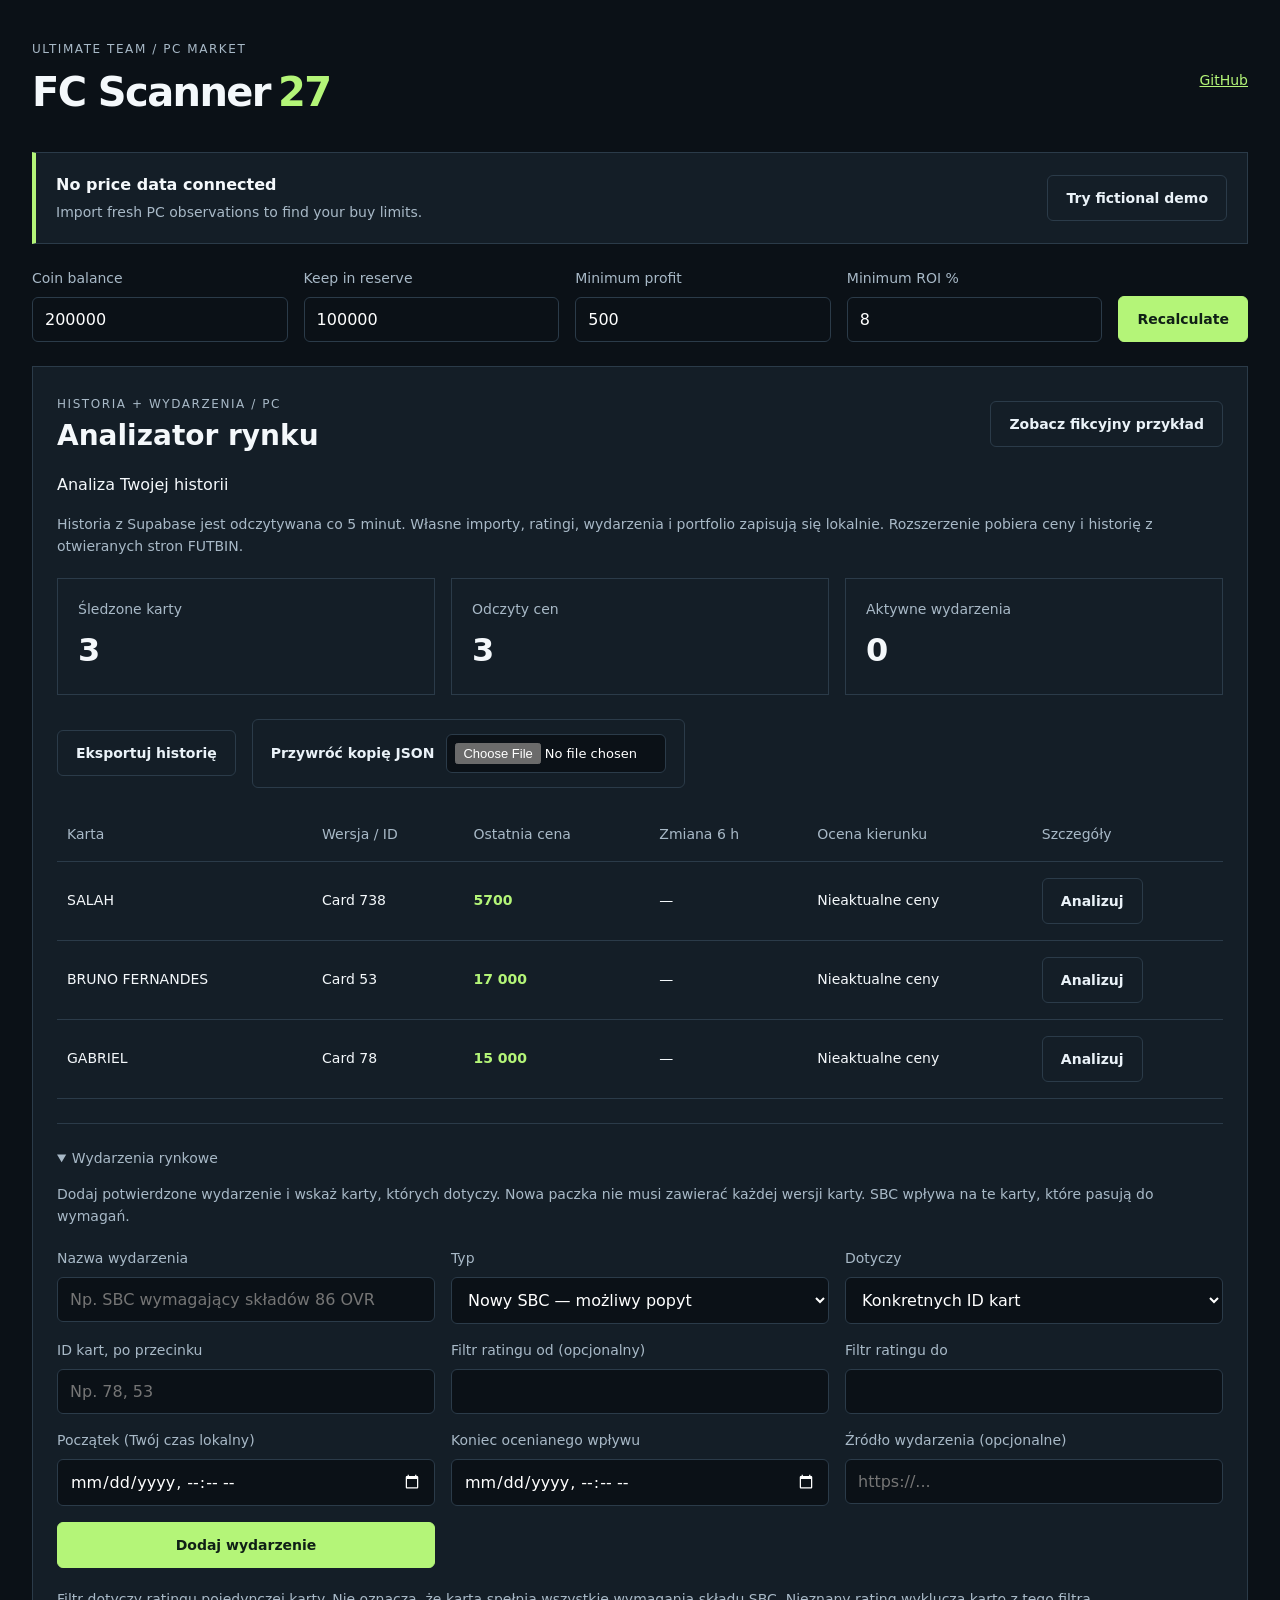
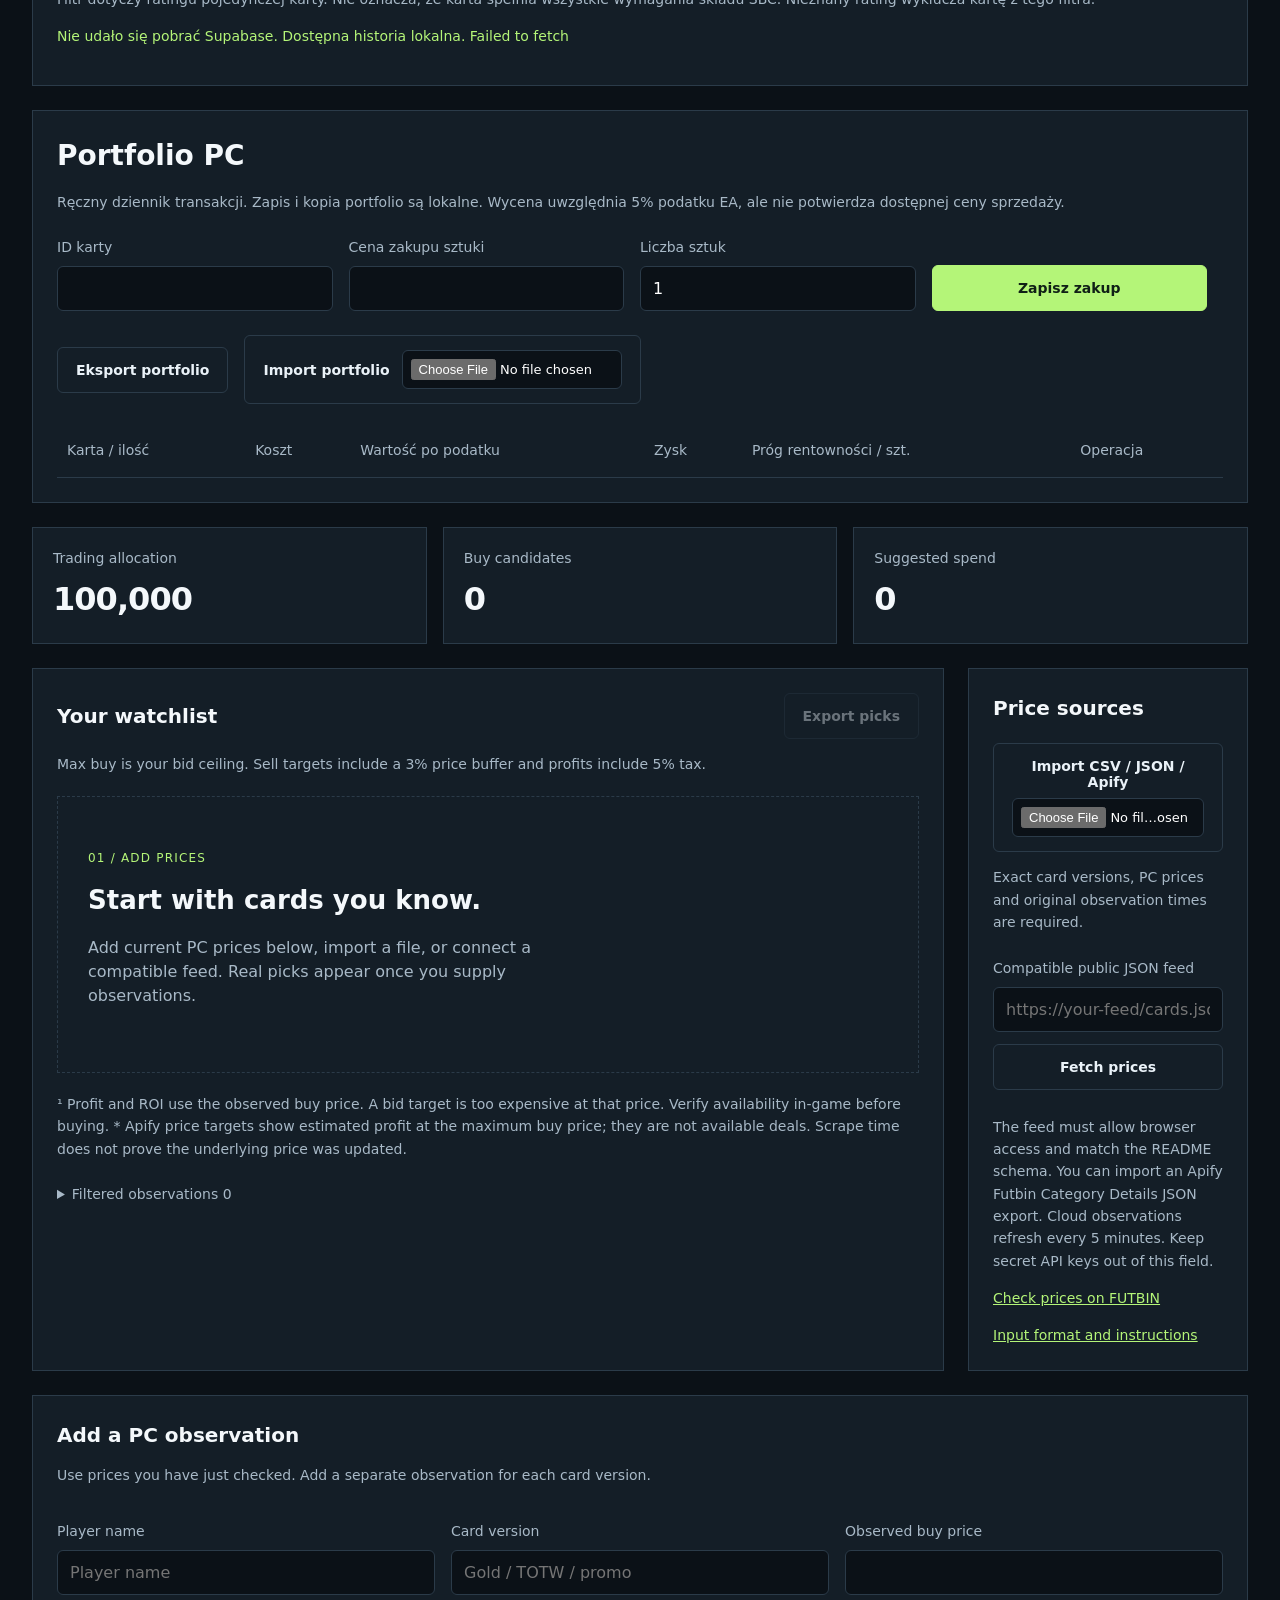
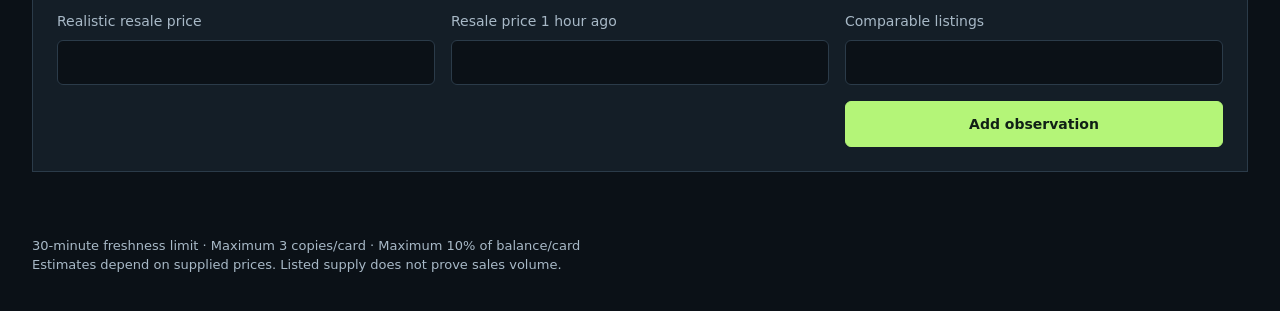
==== commit 4ef3241f: "Fix history-only card rendering and connect scanner to cloud PC observations" ====
--- a/index.html
+++ b/index.html
@@ -5,7 +5,7 @@
 <form id="settings" class="settings"><label>Coin balance<input id="budget" type="number" value="200000" min="0" step="1000" required></label><label>Keep in reserve<input id="reserve" type="number" value="100000" min="0" step="1000" required></label><label>Minimum profit<input id="minProfit" type="number" value="500" min="0" step="50" required></label><label>Minimum ROI %<input id="minRoi" type="number" value="8" min="0" step="1" required></label><button>Recalculate</button></form>
 <section class="market-panel">
 <div class="section-head"><div><span class="eyebrow">HISTORIA + WYDARZENIA / PC</span><h2>Analizator rynku</h2></div><button id="analysisDemo" class="secondary">Zobacz fikcyjny przykład</button></div>
-<p id="analysisMode">Analiza Twojej historii</p><p class="hint">Historia z Supabase jest odczytywana co 5 minut. Własne importy, ratingi, wydarzenia i portfolio zapisują się lokalnie. Zbieracz nowych cen nie jest jeszcze podłączony.</p>
+<p id="analysisMode">Analiza Twojej historii</p><p class="hint">Historia z Supabase jest odczytywana co 5 minut. Własne importy, ratingi, wydarzenia i portfolio zapisują się lokalnie. Rozszerzenie pobiera ceny i historię z otwieranych stron FUTBIN.</p>
 <div class="metrics"><article><span>Śledzone karty</span><strong id="historyCount">0</strong></article><article><span>Odczyty cen</span><strong id="pointCount">0</strong></article><article><span>Aktywne wydarzenia</span><strong id="eventCount">0</strong></article></div>
 <div class="backup-controls"><button id="backup" class="secondary">Eksportuj historię</button><label class="file-button">Przywróć kopię JSON<input id="restore" type="file" accept=".json,application/json"></label></div>
 <p id="analysisEmpty" class="hint">Brak historii. Wczytaj odczyty przez Import CSV / JSON / Apify.</p>
@@ -18,6 +18,6 @@
 <p id="marketMessage" role="status" aria-live="polite"></p></section>
 <section class="market-panel"><h2>Portfolio PC</h2><p class="hint">Ręczny dziennik transakcji. Zapis i kopia portfolio są lokalne. Wycena uwzględnia 5% podatku EA, ale nie potwierdza dostępnej ceny sprzedaży.</p><form id="portfolioForm" class="settings"><label>ID karty<input name="id" required></label><label>Cena zakupu sztuki<input name="buy" type="number" min="150" step="1" required></label><label>Liczba sztuk<input name="quantity" type="number" min="1" max="100" value="1" required></label><button>Zapisz zakup</button></form><p id="portfolioMessage" role="status"></p><div class="backup-controls"><button id="portfolioExport" class="secondary">Eksport portfolio</button><label class="file-button">Import portfolio<input id="portfolioImport" type="file" accept=".json"></label></div><div class="table-wrap"><table><thead><tr><th>Karta / ilość</th><th>Koszt</th><th>Wartość po podatku</th><th>Zysk</th><th>Próg rentowności / szt.</th><th>Operacja</th></tr></thead><tbody id="portfolioRows"></tbody></table></div></section><div class="metrics"><article><span>Trading allocation</span><strong id="allocation">100,000</strong></article><article><span>Buy candidates</span><strong id="count">0</strong></article><article><span>Suggested spend</span><strong id="spend">0</strong></article></div>
 <div class="workspace"><section class="results"><div class="section-head"><h2>Your watchlist</h2><button id="export" class="secondary" disabled>Export picks</button></div><p class="hint">Max buy is your bid ceiling. Sell targets include a 3% price buffer and profits include 5% tax.</p><div id="empty" class="empty"><span>01 / ADD PRICES</span><h3>Start with cards you know.</h3><p>Add current PC prices below, import a file, or connect a compatible feed. Real picks appear once you supply observations.</p></div><div class="table-wrap" id="tableWrap" hidden><table><thead><tr><th>Card</th><th>Action</th><th>Max buy</th><th>Sell target</th><th>Profit¹</th><th>ROI¹</th><th>Copies</th></tr></thead><tbody id="picks"></tbody></table></div><p class="hint">¹ Profit and ROI use the observed buy price. A bid target is too expensive at that price. Verify availability in-game before buying. * Apify price targets show estimated profit at the maximum buy price; they are not available deals. Scrape time does not prove the underlying price was updated.</p><details id="filtered"><summary>Filtered observations <span id="filteredCount">0</span></summary><ul id="rejected"></ul></details></section>
-<aside><h2>Price sources</h2><label class="file-button">Import CSV / JSON / Apify<input id="file" type="file" accept=".csv,.json,text/csv,application/json"></label><p class="hint">Exact card versions, PC prices and original observation times are required.</p><form id="feedForm"><label>Compatible public JSON feed<input id="feedUrl" type="url" placeholder="https://your-feed/cards.json" required></label><button class="secondary">Fetch prices</button></form><p class="hint">The feed must allow browser access and match the README schema. You can import an Apify Futbin Category Details JSON export. Automatic updates are not connected. Keep secret API keys out of this field.</p><a href="https://www.futbin.com/" target="_blank" rel="noopener noreferrer">Check prices on FUTBIN</a><a href="https://github.com/wik60/fcscanner#what-to-enter" target="_blank" rel="noopener noreferrer">Input format and instructions</a></aside></div>
+<aside><h2>Price sources</h2><label class="file-button">Import CSV / JSON / Apify<input id="file" type="file" accept=".csv,.json,text/csv,application/json"></label><p class="hint">Exact card versions, PC prices and original observation times are required.</p><form id="feedForm"><label>Compatible public JSON feed<input id="feedUrl" type="url" placeholder="https://your-feed/cards.json" required></label><button class="secondary">Fetch prices</button></form><p class="hint">The feed must allow browser access and match the README schema. You can import an Apify Futbin Category Details JSON export. Cloud observations refresh every 5 minutes. Keep secret API keys out of this field.</p><a href="https://www.futbin.com/" target="_blank" rel="noopener noreferrer">Check prices on FUTBIN</a><a href="https://github.com/wik60/fcscanner#what-to-enter" target="_blank" rel="noopener noreferrer">Input format and instructions</a></aside></div>
 <section class="manual"><div class="section-head"><div><h2>Add a PC observation</h2><p class="hint">Use prices you have just checked. Add a separate observation for each card version.</p></div></div><form id="cardForm"><label>Player name<input name="name" required placeholder="Player name"></label><label>Card version<input name="version" required placeholder="Gold / TOTW / promo"></label><label>Observed buy price<input name="buy_price" type="number" min="150" step="50" required></label><label>Realistic resale price<input name="market_price" type="number" min="150" step="50" required></label><label>Resale price 1 hour ago<input name="price_1h_ago" type="number" min="150" step="50" required></label><label>Comparable listings<input name="samples" type="number" min="3" step="1" required></label><button>Add observation</button></form></section>
-<p id="message" role="status" aria-live="polite"></p><footer>30-minute freshness limit · Maximum 3 copies/card · Maximum 10% of balance/card<br>Estimates depend on supplied prices. Listed supply does not prove sales volume.</footer></main><script type="module" src="market-ui.mjs"></script><script type="module" src="app.mjs"></script></body></html>
+<p id="message" role="status" aria-live="polite"></p><footer>30-minute freshness limit · Maximum 3 copies/card · Maximum 10% of balance/card<br>Estimates depend on supplied prices. Listed supply does not prove sales volume.</footer></main><script type="module" src="market-ui.mjs?v=20261002-2"></script><script type="module" src="app.mjs?v=20261002-2"></script></body></html>
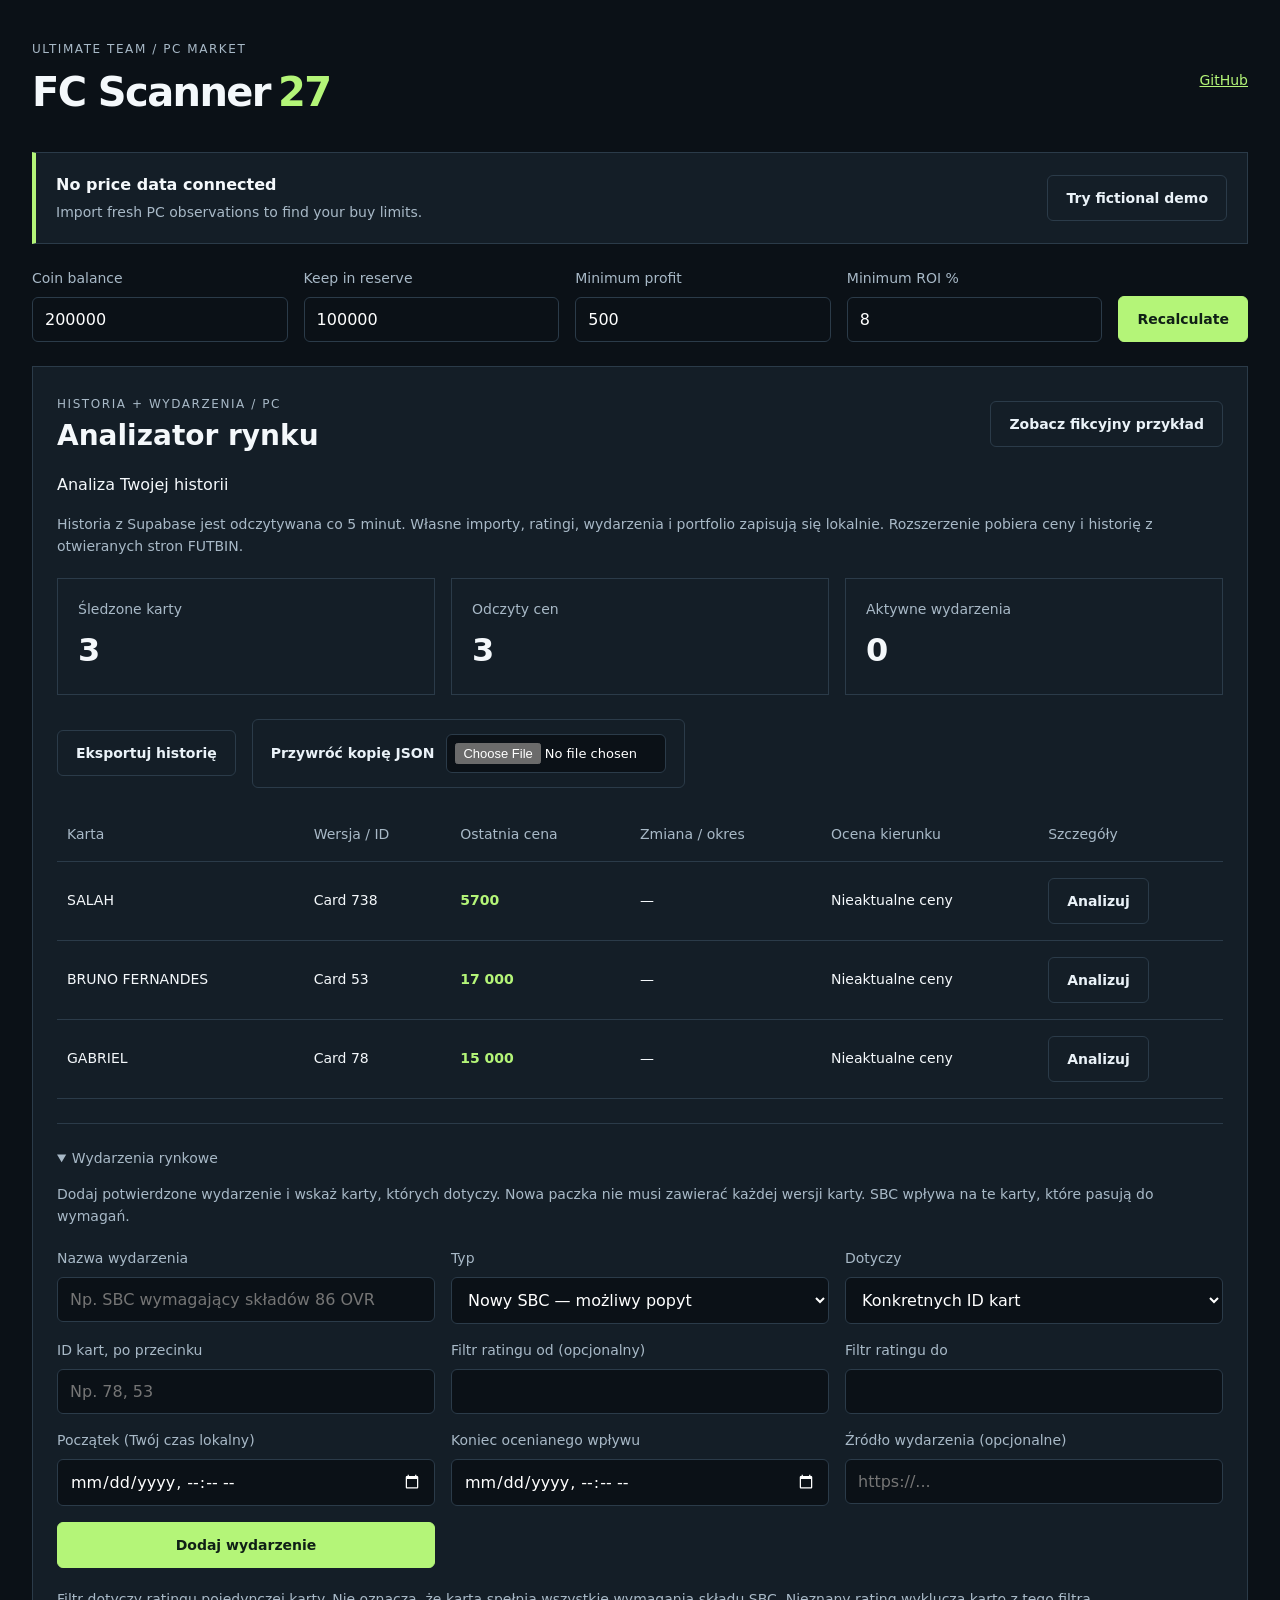
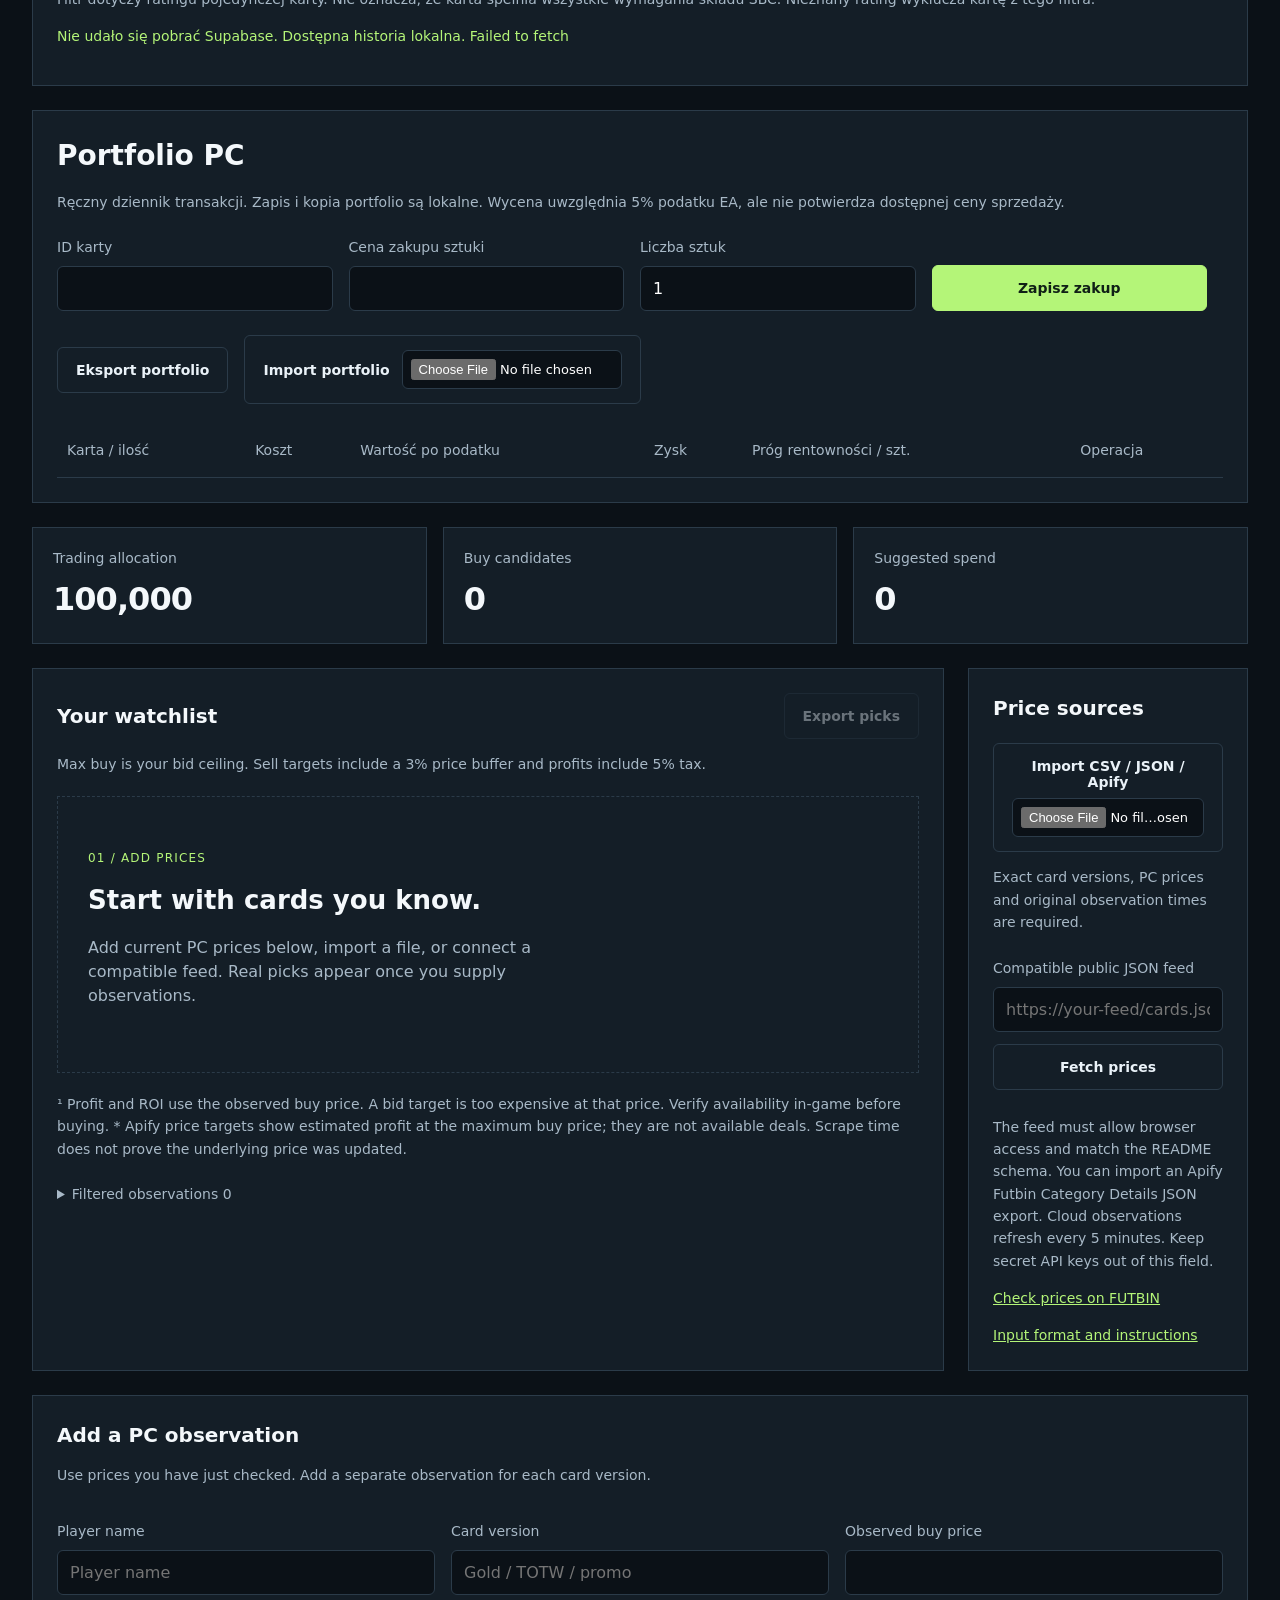
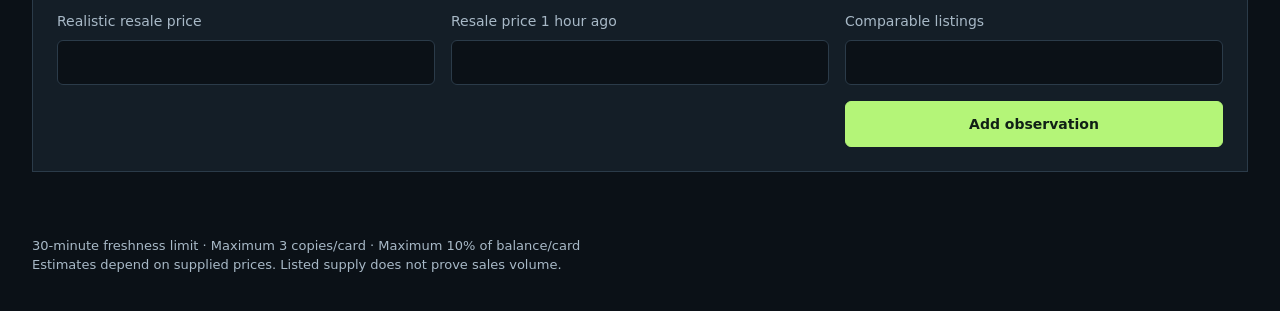
==== commit 06f5c523: "Analyze completed FUTBIN hourly and daily averages when live history is insufficient" ====
--- a/index.html
+++ b/index.html
@@ -9,7 +9,7 @@
 <div class="metrics"><article><span>Śledzone karty</span><strong id="historyCount">0</strong></article><article><span>Odczyty cen</span><strong id="pointCount">0</strong></article><article><span>Aktywne wydarzenia</span><strong id="eventCount">0</strong></article></div>
 <div class="backup-controls"><button id="backup" class="secondary">Eksportuj historię</button><label class="file-button">Przywróć kopię JSON<input id="restore" type="file" accept=".json,application/json"></label></div>
 <p id="analysisEmpty" class="hint">Brak historii. Wczytaj odczyty przez Import CSV / JSON / Apify.</p>
-<div id="analysisTable" class="table-wrap" hidden><table><thead><tr><th>Karta</th><th>Wersja / ID</th><th>Ostatnia cena</th><th>Zmiana 6 h</th><th>Ocena kierunku</th><th>Szczegóły</th></tr></thead><tbody id="analysisRows"></tbody></table></div>
+<div id="analysisTable" class="table-wrap" hidden><table><thead><tr><th>Karta</th><th>Wersja / ID</th><th>Ostatnia cena</th><th>Zmiana / okres</th><th>Ocena kierunku</th><th>Szczegóły</th></tr></thead><tbody id="analysisRows"></tbody></table></div>
 <section id="analysisDetail" class="analysis-detail" hidden><div class="section-head"><h3 id="selectedName"></h3><label>Rating karty (zweryfikowany)<input id="cardRating" type="number" min="1" max="99" placeholder="Nieznany"></label><label>Rodzaj karty<select id="category"><option value="unknown">Nieokreślony</option><option value="fodder">Do SBC (fodder)</option><option value="playable">Do grania</option></select></label></div>
 <div class="signal-grid"><article><span>Kierunek</span><strong id="direction"></strong></article><article><span>Jakość oceny</span><strong id="confidence"></strong></article><article><span>Horyzont reguły</span><strong id="horizon"></strong></article></div>
 <canvas id="priceChart" role="img" aria-label="Wykres historycznych cen wybranej karty"></canvas><p id="chartCaption" class="hint"></p><p id="decision"></p><div class="reason-grid"><div><h4>Uzasadnienie</h4><ul id="reasons"></ul></div><div><h4>Niepewność</h4><ul id="risks"></ul></div></div></section>
@@ -20,4 +20,4 @@
 <div class="workspace"><section class="results"><div class="section-head"><h2>Your watchlist</h2><button id="export" class="secondary" disabled>Export picks</button></div><p class="hint">Max buy is your bid ceiling. Sell targets include a 3% price buffer and profits include 5% tax.</p><div id="empty" class="empty"><span>01 / ADD PRICES</span><h3>Start with cards you know.</h3><p>Add current PC prices below, import a file, or connect a compatible feed. Real picks appear once you supply observations.</p></div><div class="table-wrap" id="tableWrap" hidden><table><thead><tr><th>Card</th><th>Action</th><th>Max buy</th><th>Sell target</th><th>Profit¹</th><th>ROI¹</th><th>Copies</th></tr></thead><tbody id="picks"></tbody></table></div><p class="hint">¹ Profit and ROI use the observed buy price. A bid target is too expensive at that price. Verify availability in-game before buying. * Apify price targets show estimated profit at the maximum buy price; they are not available deals. Scrape time does not prove the underlying price was updated.</p><details id="filtered"><summary>Filtered observations <span id="filteredCount">0</span></summary><ul id="rejected"></ul></details></section>
 <aside><h2>Price sources</h2><label class="file-button">Import CSV / JSON / Apify<input id="file" type="file" accept=".csv,.json,text/csv,application/json"></label><p class="hint">Exact card versions, PC prices and original observation times are required.</p><form id="feedForm"><label>Compatible public JSON feed<input id="feedUrl" type="url" placeholder="https://your-feed/cards.json" required></label><button class="secondary">Fetch prices</button></form><p class="hint">The feed must allow browser access and match the README schema. You can import an Apify Futbin Category Details JSON export. Cloud observations refresh every 5 minutes. Keep secret API keys out of this field.</p><a href="https://www.futbin.com/" target="_blank" rel="noopener noreferrer">Check prices on FUTBIN</a><a href="https://github.com/wik60/fcscanner#what-to-enter" target="_blank" rel="noopener noreferrer">Input format and instructions</a></aside></div>
 <section class="manual"><div class="section-head"><div><h2>Add a PC observation</h2><p class="hint">Use prices you have just checked. Add a separate observation for each card version.</p></div></div><form id="cardForm"><label>Player name<input name="name" required placeholder="Player name"></label><label>Card version<input name="version" required placeholder="Gold / TOTW / promo"></label><label>Observed buy price<input name="buy_price" type="number" min="150" step="50" required></label><label>Realistic resale price<input name="market_price" type="number" min="150" step="50" required></label><label>Resale price 1 hour ago<input name="price_1h_ago" type="number" min="150" step="50" required></label><label>Comparable listings<input name="samples" type="number" min="3" step="1" required></label><button>Add observation</button></form></section>
-<p id="message" role="status" aria-live="polite"></p><footer>30-minute freshness limit · Maximum 3 copies/card · Maximum 10% of balance/card<br>Estimates depend on supplied prices. Listed supply does not prove sales volume.</footer></main><script type="module" src="market-ui.mjs?v=20261002-2"></script><script type="module" src="app.mjs?v=20261002-2"></script></body></html>
+<p id="message" role="status" aria-live="polite"></p><footer>30-minute freshness limit · Maximum 3 copies/card · Maximum 10% of balance/card<br>Estimates depend on supplied prices. Listed supply does not prove sales volume.</footer></main><script type="module" src="market-ui.mjs?v=20261002-3"></script><script type="module" src="app.mjs?v=20261002-2"></script></body></html>
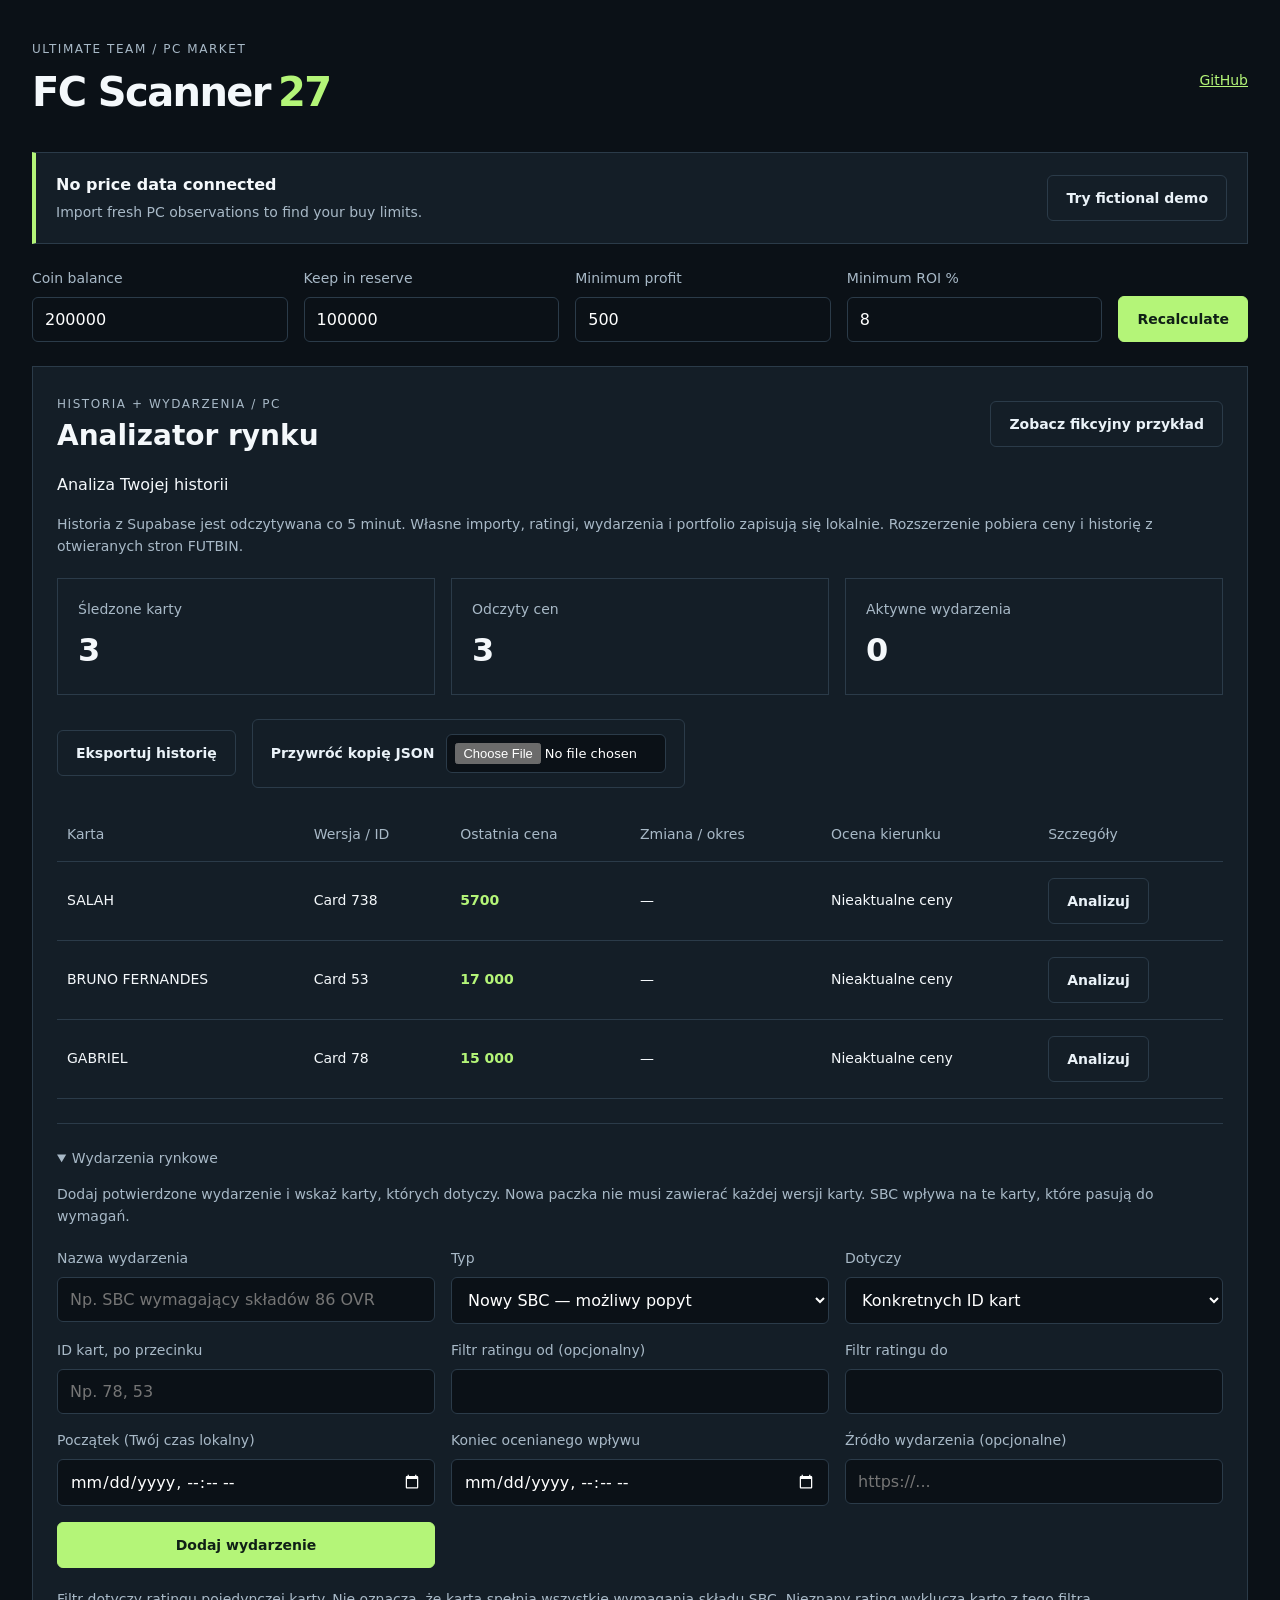
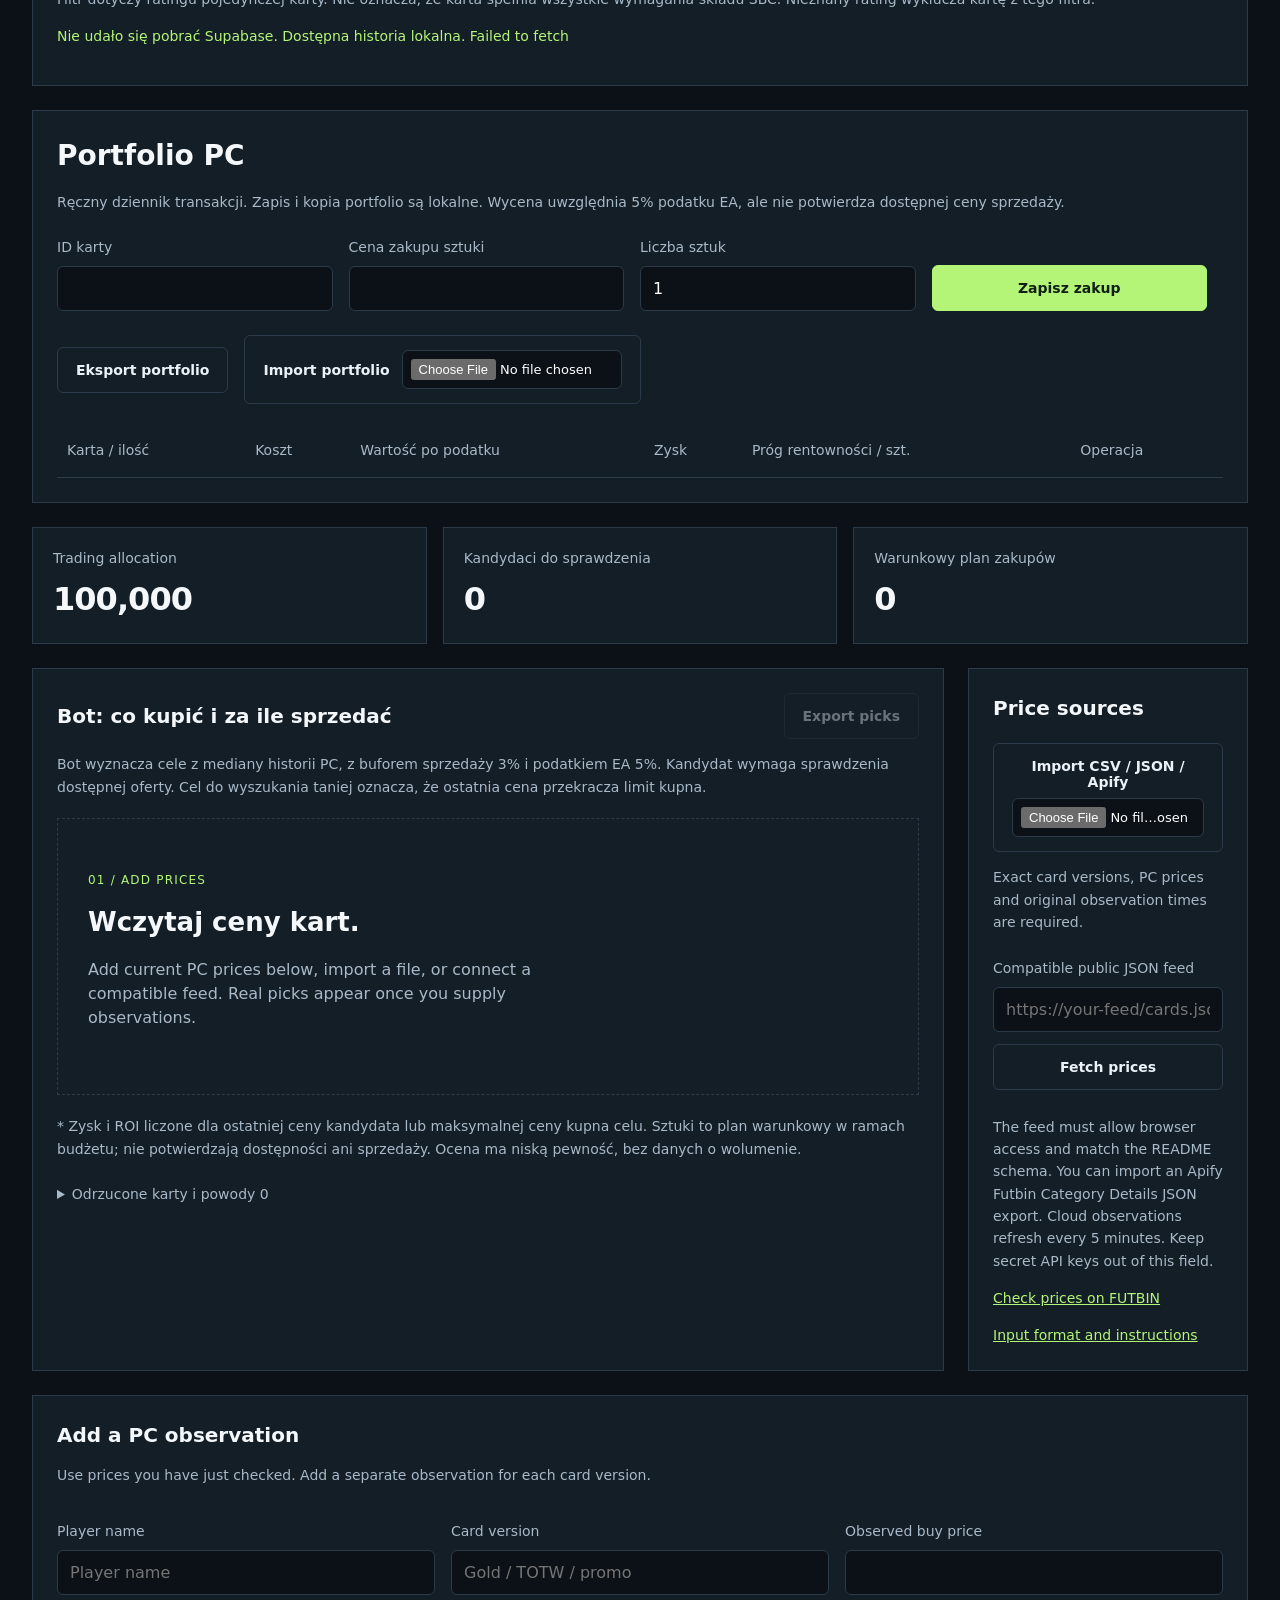
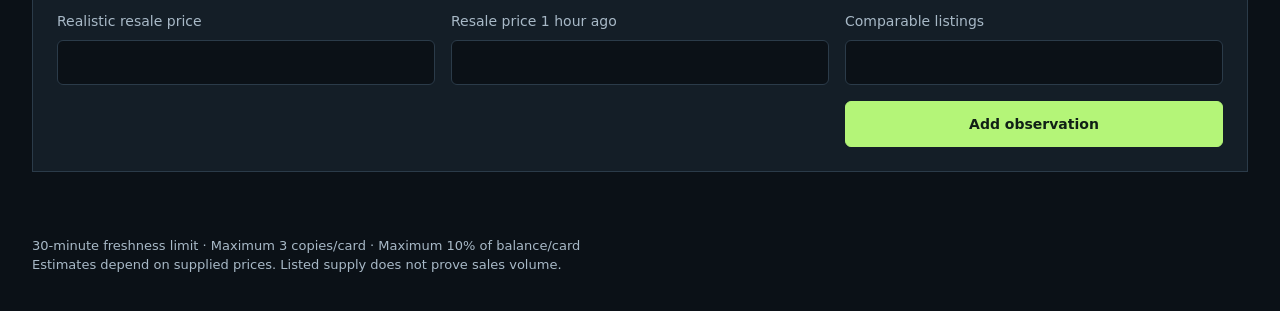
==== commit d2d5186c: "Connect automatic trading recommendations to FCScanner dashboard" ====
--- a/index.html
+++ b/index.html
@@ -16,8 +16,8 @@
 <details class="event-editor" open><summary>Wydarzenia rynkowe</summary><p class="hint">Dodaj potwierdzone wydarzenie i wskaż karty, których dotyczy. Nowa paczka nie musi zawierać każdej wersji karty. SBC wpływa na te karty, które pasują do wymagań.</p>
 <form id="eventForm"><label>Nazwa wydarzenia<input name="title" required maxlength="150" placeholder="Np. SBC wymagający składów 86 OVR"></label><label>Typ<select name="type"><option value="sbc">Nowy SBC — możliwy popyt</option><option value="evo">Ewolucja — możliwy popyt</option><option value="packs">Nowe paczki — możliwa podaż</option><option value="rewards">Nagrody — możliwa podaż</option><option value="promo">Promocja / nowe alternatywne karty</option></select></label><label>Dotyczy<select name="scope"><option value="ids">Konkretnych ID kart</option><option value="fodder">Kart oznaczonych jako do SBC</option><option value="playable">Kart oznaczonych jako do grania</option><option value="all">Całej listy — niepotwierdzony wpływ</option></select></label><label>ID kart, po przecinku<input name="ids" placeholder="Np. 78, 53"></label><label>Filtr ratingu od (opcjonalny)<input name="minRating" type="number" min="1" max="99"></label><label>Filtr ratingu do<input name="maxRating" type="number" min="1" max="99"></label><label>Początek (Twój czas lokalny)<input name="start" type="datetime-local" required></label><label>Koniec ocenianego wpływu<input name="end" type="datetime-local" required></label><label>Źródło wydarzenia (opcjonalne)<input name="url" type="url" placeholder="https://..."></label><button>Dodaj wydarzenie</button></form><p class="hint">Filtr dotyczy ratingu pojedynczej karty. Nie oznacza, że karta spełnia wszystkie wymagania składu SBC. Nieznany rating wyklucza kartę z tego filtra.</p><ul id="eventsList"></ul></details>
 <p id="marketMessage" role="status" aria-live="polite"></p></section>
-<section class="market-panel"><h2>Portfolio PC</h2><p class="hint">Ręczny dziennik transakcji. Zapis i kopia portfolio są lokalne. Wycena uwzględnia 5% podatku EA, ale nie potwierdza dostępnej ceny sprzedaży.</p><form id="portfolioForm" class="settings"><label>ID karty<input name="id" required></label><label>Cena zakupu sztuki<input name="buy" type="number" min="150" step="1" required></label><label>Liczba sztuk<input name="quantity" type="number" min="1" max="100" value="1" required></label><button>Zapisz zakup</button></form><p id="portfolioMessage" role="status"></p><div class="backup-controls"><button id="portfolioExport" class="secondary">Eksport portfolio</button><label class="file-button">Import portfolio<input id="portfolioImport" type="file" accept=".json"></label></div><div class="table-wrap"><table><thead><tr><th>Karta / ilość</th><th>Koszt</th><th>Wartość po podatku</th><th>Zysk</th><th>Próg rentowności / szt.</th><th>Operacja</th></tr></thead><tbody id="portfolioRows"></tbody></table></div></section><div class="metrics"><article><span>Trading allocation</span><strong id="allocation">100,000</strong></article><article><span>Buy candidates</span><strong id="count">0</strong></article><article><span>Suggested spend</span><strong id="spend">0</strong></article></div>
-<div class="workspace"><section class="results"><div class="section-head"><h2>Your watchlist</h2><button id="export" class="secondary" disabled>Export picks</button></div><p class="hint">Max buy is your bid ceiling. Sell targets include a 3% price buffer and profits include 5% tax.</p><div id="empty" class="empty"><span>01 / ADD PRICES</span><h3>Start with cards you know.</h3><p>Add current PC prices below, import a file, or connect a compatible feed. Real picks appear once you supply observations.</p></div><div class="table-wrap" id="tableWrap" hidden><table><thead><tr><th>Card</th><th>Action</th><th>Max buy</th><th>Sell target</th><th>Profit¹</th><th>ROI¹</th><th>Copies</th></tr></thead><tbody id="picks"></tbody></table></div><p class="hint">¹ Profit and ROI use the observed buy price. A bid target is too expensive at that price. Verify availability in-game before buying. * Apify price targets show estimated profit at the maximum buy price; they are not available deals. Scrape time does not prove the underlying price was updated.</p><details id="filtered"><summary>Filtered observations <span id="filteredCount">0</span></summary><ul id="rejected"></ul></details></section>
+<section class="market-panel"><h2>Portfolio PC</h2><p class="hint">Ręczny dziennik transakcji. Zapis i kopia portfolio są lokalne. Wycena uwzględnia 5% podatku EA, ale nie potwierdza dostępnej ceny sprzedaży.</p><form id="portfolioForm" class="settings"><label>ID karty<input name="id" required></label><label>Cena zakupu sztuki<input name="buy" type="number" min="150" step="1" required></label><label>Liczba sztuk<input name="quantity" type="number" min="1" max="100" value="1" required></label><button>Zapisz zakup</button></form><p id="portfolioMessage" role="status"></p><div class="backup-controls"><button id="portfolioExport" class="secondary">Eksport portfolio</button><label class="file-button">Import portfolio<input id="portfolioImport" type="file" accept=".json"></label></div><div class="table-wrap"><table><thead><tr><th>Karta / ilość</th><th>Koszt</th><th>Wartość po podatku</th><th>Zysk</th><th>Próg rentowności / szt.</th><th>Operacja</th></tr></thead><tbody id="portfolioRows"></tbody></table></div></section><div class="metrics"><article><span>Trading allocation</span><strong id="allocation">100,000</strong></article><article><span>Kandydaci do sprawdzenia</span><strong id="count">0</strong></article><article><span>Warunkowy plan zakupów</span><strong id="spend">0</strong></article></div>
+<div class="workspace"><section class="results"><div class="section-head"><h2>Bot: co kupić i za ile sprzedać</h2><button id="export" class="secondary" disabled>Export picks</button></div><p class="hint">Bot wyznacza cele z mediany historii PC, z buforem sprzedaży 3% i podatkiem EA 5%. Kandydat wymaga sprawdzenia dostępnej oferty. Cel do wyszukania taniej oznacza, że ostatnia cena przekracza limit kupna.</p><div id="empty" class="empty"><span>01 / ADD PRICES</span><h3>Start with cards you know.</h3><p>Add current PC prices below, import a file, or connect a compatible feed. Real picks appear once you supply observations.</p></div><div class="table-wrap" id="tableWrap" hidden><table><thead><tr><th>Karta</th><th>Decyzja</th><th>Kup maks. za</th><th>Wystaw za</th><th>Zysk po podatku*</th><th>ROI*</th><th>Sztuki*</th><th>Uzasadnienie</th></tr></thead><tbody id="picks"></tbody></table></div><p class="hint">* Zysk i ROI liczone dla ostatniej ceny kandydata lub maksymalnej ceny kupna celu. Sztuki to plan warunkowy w ramach budżetu; nie potwierdzają dostępności ani sprzedaży. Ocena ma niską pewność, bez danych o wolumenie.</p><details id="filtered"><summary>Odrzucone karty i powody <span id="filteredCount">0</span></summary><ul id="rejected"></ul></details></section>
 <aside><h2>Price sources</h2><label class="file-button">Import CSV / JSON / Apify<input id="file" type="file" accept=".csv,.json,text/csv,application/json"></label><p class="hint">Exact card versions, PC prices and original observation times are required.</p><form id="feedForm"><label>Compatible public JSON feed<input id="feedUrl" type="url" placeholder="https://your-feed/cards.json" required></label><button class="secondary">Fetch prices</button></form><p class="hint">The feed must allow browser access and match the README schema. You can import an Apify Futbin Category Details JSON export. Cloud observations refresh every 5 minutes. Keep secret API keys out of this field.</p><a href="https://www.futbin.com/" target="_blank" rel="noopener noreferrer">Check prices on FUTBIN</a><a href="https://github.com/wik60/fcscanner#what-to-enter" target="_blank" rel="noopener noreferrer">Input format and instructions</a></aside></div>
 <section class="manual"><div class="section-head"><div><h2>Add a PC observation</h2><p class="hint">Use prices you have just checked. Add a separate observation for each card version.</p></div></div><form id="cardForm"><label>Player name<input name="name" required placeholder="Player name"></label><label>Card version<input name="version" required placeholder="Gold / TOTW / promo"></label><label>Observed buy price<input name="buy_price" type="number" min="150" step="50" required></label><label>Realistic resale price<input name="market_price" type="number" min="150" step="50" required></label><label>Resale price 1 hour ago<input name="price_1h_ago" type="number" min="150" step="50" required></label><label>Comparable listings<input name="samples" type="number" min="3" step="1" required></label><button>Add observation</button></form></section>
-<p id="message" role="status" aria-live="polite"></p><footer>30-minute freshness limit · Maximum 3 copies/card · Maximum 10% of balance/card<br>Estimates depend on supplied prices. Listed supply does not prove sales volume.</footer></main><script type="module" src="market-ui.mjs?v=20261002-3"></script><script type="module" src="app.mjs?v=20261002-2"></script></body></html>
+<p id="message" role="status" aria-live="polite"></p><footer>30-minute freshness limit · Maximum 3 copies/card · Maximum 10% of balance/card<br>Estimates depend on supplied prices. Listed supply does not prove sales volume.</footer></main><script type="module" src="market-ui.mjs?v=20261002-3"></script><script type="module" src="app.mjs?v=20261002-4"></script></body></html>
